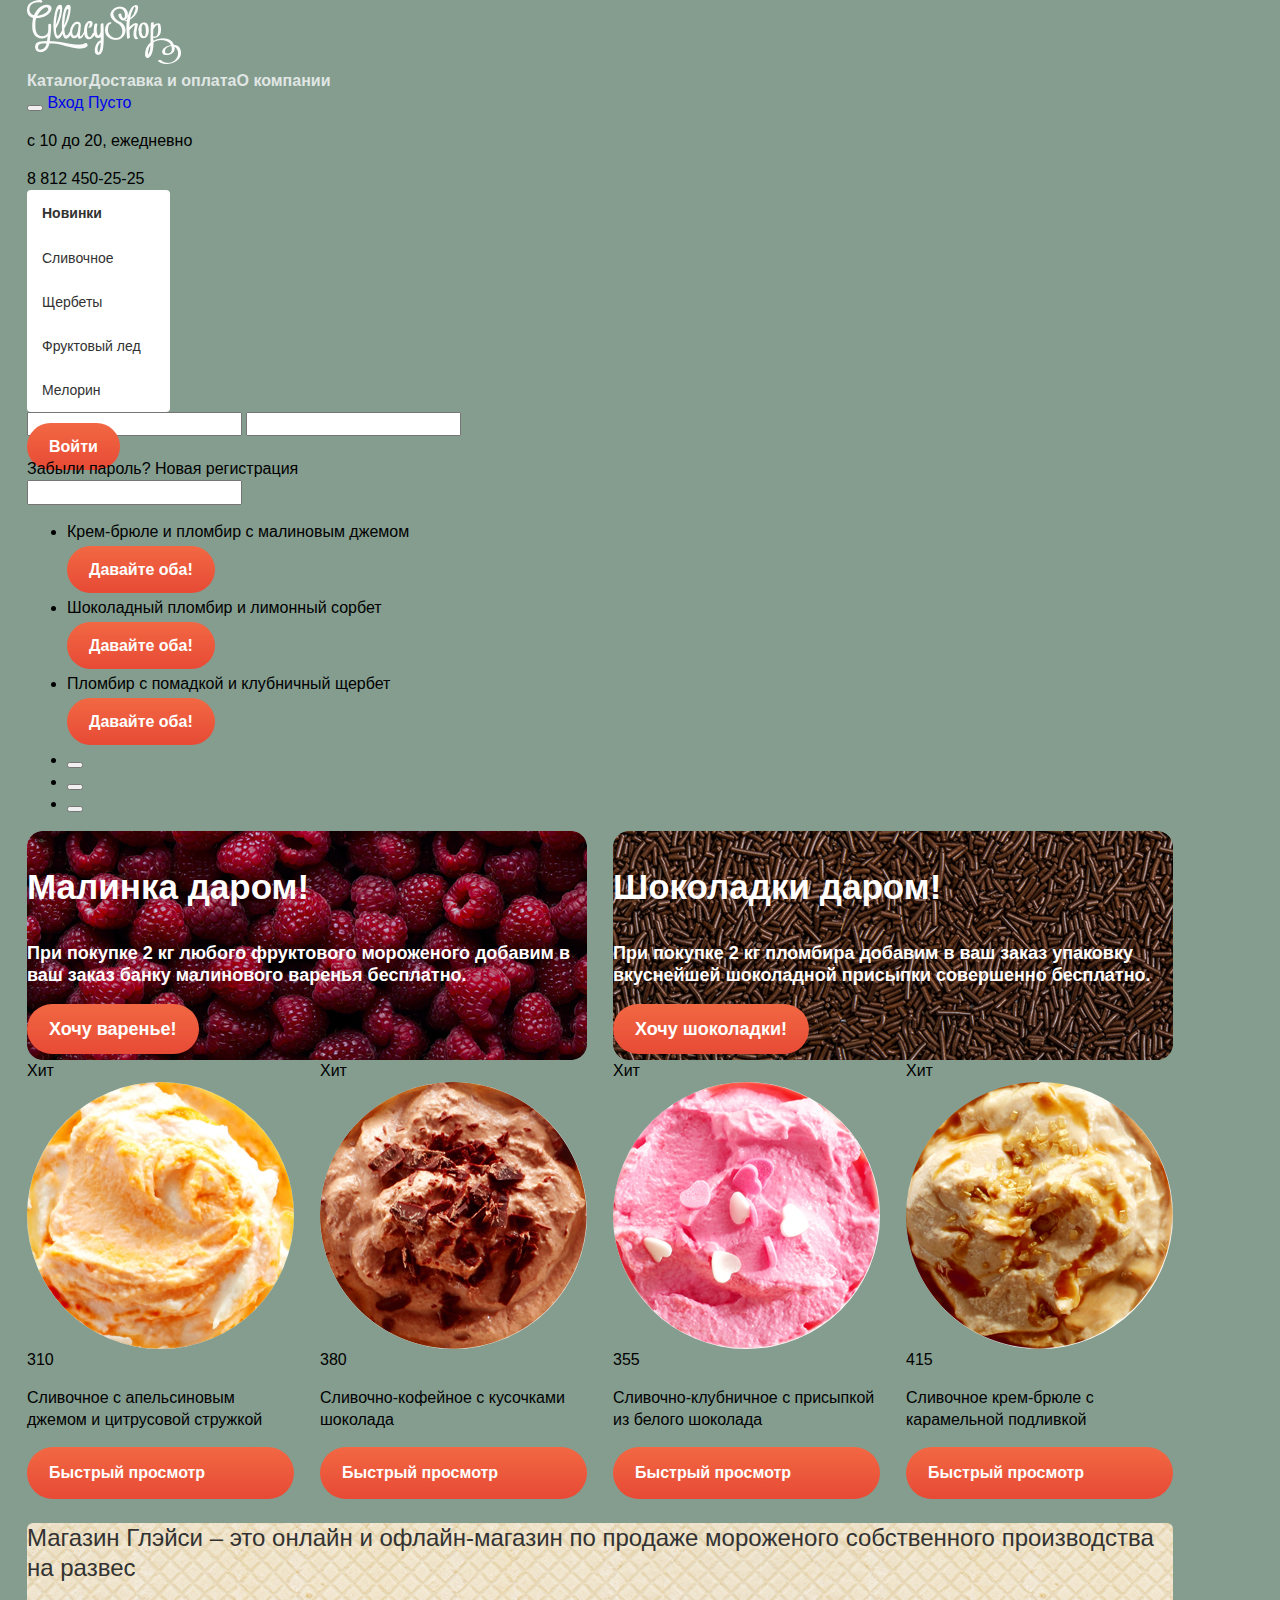
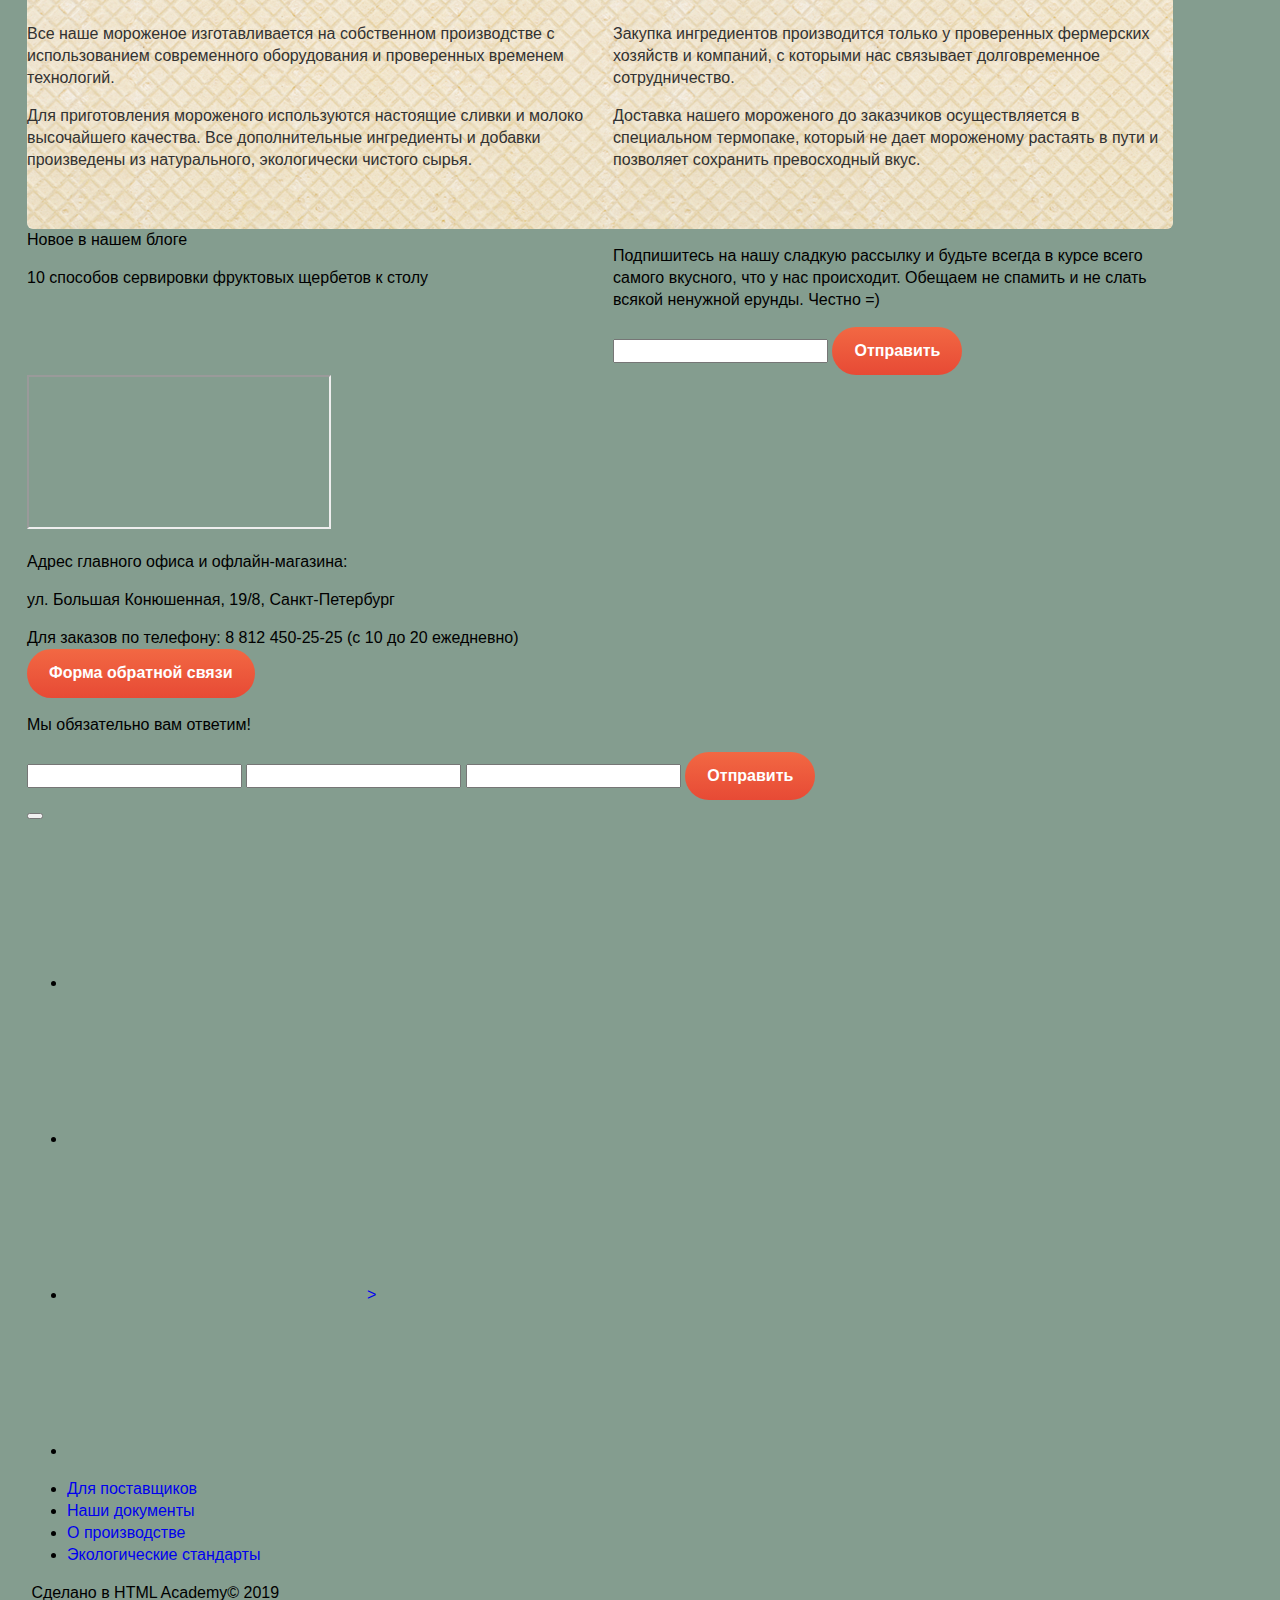
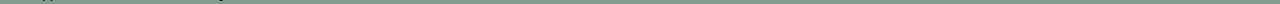
==== index.html @ 5befdbad "Работа над кнопками и модальными окнами" ====
<!DOCTYPE html>
<html class="page index-main-color" lang="ru">
  <head>
    <meta charset="utf-8">
    <title>HTML Academy: Глейси</title>
    <link href="css/normalize.css" rel="stylesheet">
    <link href="css/style.css" rel="stylesheet">
  </head>
  <body class="page-body">
    <header>
      <div class="top-bar">
        <div class="nav-wrapper">
          <a class="main-logo-wrapper" href="#">
            <img class="main-logo" src="img/main-logo.png" width="154" height="64" alt="Логотип магазина мороженого Глэйси">
          </a>
          <nav class="main-nav">
            <li>
              <a href="#">Каталог</a>
            </li>
            <li>
              <a href="#">Доставка и оплата</a>
            </li>
            <li>
              <a href="#">О компании</a>
            </li>
          </nav>
        </div>
        <div class="user-section-buttons">
          <button class="search-modal-button" type="button"></button>
          <a href="#">Вход</a>
          <a href="#">Пусто</a>
        </div>
        <div>
          <p>с 10 до 20, ежедневно</p>
          <a>8 812 450-25-25</a>
        </div>
      </div>
      <nav class="catalog-nav">
        <li>
          <a>Новинки</a>
        </li>
        <li>
          <a>Сливочное</a>
        </li>
        <li>
          <a>Щербеты</a>
        </li>
        <li>
          <a>Фруктовый лед</a>
        </li>
        <li>
          <a>Мелорин</a>
        </li>
      </nav>
      <div class="modal modal-login">
        <form>
          <input type="email">
          <input type="login">
        </form>
        <a class="basic-button">Войти</a>
        <div class="user-links">
          <a>Забыли пароль?</a>
          <a>Новая регистрация</a>
        </div>
      </div>
      <div class="search-modal">
        <input type="search">
      </div>
    </header>

    <main>
      <section class="promo-slider">
        <h1 class="visually-hidden">Слайды с актуальными предложениями</h1>
        <div class="slider-wrapper">
          <ul class="slider">
            <li>
              <div class="slide">
                <p>Крем-брюле и пломбир с малиновым джемом</p>
                <a class="basic-button" href="#">Давайте оба!</a>
              </div>
            </li>
            <li>
              <div class="slide">
                <p>Шоколадный пломбир и лимонный сорбет</p>
                <a class="basic-button" href="#">Давайте оба!</a>
              </div>
            </li>
            <li>
              <div class="slide">
                <p>Пломбир с помадкой и клубничный щербет</p>
                <a class="basic-button" href="#">Давайте оба!</a>
              </div>
            </li>
          </ul>
          <ul class="slider-bullets">
            <li>
              <button></button>
            </li>
            <li>
              <button></button>
            </li>
            <li>
              <button></button>
            </li>
          </ul>
        </div>
      </section>

      <section class="banners-section two-columns-grid">
        <h2 class="visually-hidden">Баннеры с акциями</h2>
        <div class="banner-wrapper banner-berries">
          <h3 class="banner-headline">Малинка даром!</h3>
          <p>При покупке 2 кг любого фруктового мороженого добавим в ваш заказ банку малинового варенья бесплатно.</p>
          <button class="basic-button">Хочу варенье!</button>
        </div>
        <div class="banner-wrapper banner-choko">
          <h3 class="banner-headline">Шоколадки даром!</h3>
          <p>При покупке 2 кг пломбира добавим в ваш заказ упаковку вкуснейшей шоколадной присыпки совершенно бесплатно.</p>
          <button class="basic-button">Хочу шоколадки!</button>
        </div>
      </section>

      <section class="hits-section items-row">
        <h2 class="visually-hidden">Хиты продаж</h2>
        <div class="hit-item">
          <span>Хит</span>
          <img class="hit-item-pic" src="img/hit-orange.jpg" width="267" height="267" alt="Бело-желтый пломбир с желтыми вкраплениями">
          <span class="hit-price">310</span>
          <p class="hit-desc">Сливочное с апельсиновым джемом и цитрусовой стружкой</p>
          <a class="basic-button" href="#">Быстрый просмотр</a>
        </div>
        <div class="hit-item">
          <span>Хит</span>
          <img class="hit-item-pic" src="img/hit-choco.jpg" width="267" height="267" alt="Шоколадный пломбир с шоколадной посыпкой">
          <span class="hit-price">380</span>
          <p class="hit-desc">Сливочно-кофейное с кусочками шоколада</p>
          <a class="basic-button" href="#">Быстрый просмотр</a>
        </div>
        <div class="hit-item">
          <span>Хит</span>
          <img class="hit-item-pic" src="img/hit-pink.jpg" width="267" height="267" alt="Розовый пломбир с кусочками в виде белых сердечек">
          <span class="hit-price">355</span>
          <p class="hit-desc">Сливочно-клубничное с присыпкой из белого шоколада</p>
          <a class="basic-button" href="#">Быстрый просмотр</a>
        </div>
        <div class="hit-item">
          <span>Хит</span>
          <img class="hit-item-pic" src="img/hit-caramel.jpg" width="267" height="267" alt="Желтый пломбир с прожилками жидкой карамели">
          <span class="hit-price">415</span>
          <p class="hit-desc">Сливочное крем-брюле с карамельной подливкой </p>
          <a class="basic-button" href="#">Быстрый просмотр</a>
        </div>
      </section>

      <section class="about-shop-section">
        <h2 class="visually-hidden">Информация о магазине</h2>
        <p class="promo-headline">Магазин Глэйси – это онлайн и офлайн-магазин по продаже мороженого собственного производства на развес</p>
        <div class="two-columns-grid">
          <div class="promo-items-wrapper">
            <p>Все наше мороженое изготавливается на собственном производстве с использованием современного оборудования и проверенных временем технологий.</p>
            <p>Для приготовления мороженого используются настоящие сливки и молоко высочайшего качества. Все дополнительные ингредиенты и добавки произведены из натурального, экологически чистого сырья.</p>
          </div>
          <div class="promo-items-wrapper">
            <p>Закупка ингредиентов производится только у проверенных фермерских хозяйств и компаний, с которыми нас связывает долговременное сотрудничество.</p>
            <p>Доставка нашего мороженого до заказчиков осуществляется в специальном термопаке, который не дает мороженому растаять в пути и позволяет сохранить превосходный вкус.</p>
          </div>
        </div>
      </section>

      <div class="two-columns-grid">
        <section class="news-section">
          <div class="small-block-wrapper">
            <span>Новое в нашем блоге</span>
            <p>10 способов сервировки фруктовых щербетов к столу</p>
          </div>
        </section>
        <section class="subs-section">
          <div class="small-block-wrapper">
            <p>Подпишитесь на нашу сладкую рассылку и будьте всегда в курсе всего самого вкусного, что у нас происходит. Обещаем не спамить и не слать всякой ненужной ерунды. Честно =)</p>
            <input>
            <button class="basic-button" type="submit">Отправить</button>
          </div>
        </section>
      </div>

      <section class="contacts-section">
        <iframe class="full-map"></iframe>
        <div class="contacts">
          <p>Адрес главного офиса и офлайн-магазина:</p>
          <p>ул. Большая Конюшенная, 19/8, Санкт-Петербург</p>
          <span>Для заказов по телефону:</span>
          <a>8 812 450-25-25</a>
          <span>(с 10 до 20 ежедневно)</span>
        </div>
        <button class="basic-button">Форма обратной связи</button>
        <div class="modal feedback-modal">
          <p>Мы обязательно вам ответим!</p>
          <form>
            <input type="text">
            <input type="email">
            <input type="textarea">
            <button class="basic-button" type="submit">Отправить</button>
          </form>
          <button class="modal-close" type="button"></button>
        </div>
      </section>
    </main>

    <footer>
      <div class="centered-wrapper">
        <div class="socials">
          <ul class="footer-socials">
            <li class="social-wrapper">
              <a class="social-button" href="#">
                <span class="visually-hidden">Facebook</span>
                <svg></svg>
              </a>
            </li>
            <li class="social-wrapper">
              <a class="social-button" href="#">
                <span class="visually-hidden">ВКонтакте</span>
                <svg></svg>
              </a>
            </li>
            <li class="social-wrapper">
              <a class="social-button" href="#">
                <span class="visually-hidden">Instagram</span>
                <svg></svg>>
              </a>
            </li>
            <li class="social-wrapper">
              <a class="social-button" href="#">
                <span class="visually-hidden">Twitter</span>
                <svg></svg>
              </a>
            </li>
          </ul>
        </div>
        <div class="inf0-links">
          <ul>
            <li>
              <a href="#">Для поставщиков</a>
            </li>
            <li>
              <a href="#">Наши документы</a>
            </li>
            <li>
              <a href="#">О производстве</a>
            </li>
            <li>
              <a href="#">Экологические стандарты</a>
            </li>
          </ul>
        </div>
        <div class="copyright">
          <a>
            <img>
          </a>
          <span>Сделано в <a>HTML Academy</a>© 2019</span>
        </div>
      </div>
    </footer>

  </body>
</html>
---- css/style.css ----
/* Fonts */

/* roboto-regular */
@font-face {
  font-family: "Roboto";
  font-style: normal;
  font-weight: 400;
  src: local(""),
       url("../fonts/roboto-v20-latin_cyrillic-regular.woff2") format("woff2"), /* Super Modern Browsers */
       url("../fonts/roboto-v20-latin_cyrillic-regular.woff") format("woff"), /* Modern Browsers */
}

/* roboto-500 */
@font-face {
  font-family: "Roboto";
  font-style: normal;
  font-weight: 500;
  src: local(""),
       url("../fonts/roboto-v20-latin_cyrillic-500.woff2") format("woff2"), /* Super Modern Browsers */
       url("../fonts/roboto-v20-latin_cyrillic-500.woff") format("woff"), /* Modern Browsers */
}

/* roboto-700 */
@font-face {
  font-family: "Roboto";
  font-style: normal;
  font-weight: 700;
  src: local(""),
       url("../fonts/roboto-v20-latin_cyrillic-700.woff2") format("woff2"), /* Super Modern Browsers */
       url("../fonts/roboto-v20-latin_cyrillic-700.woff") format("woff"), /* Modern Browsers */
}



/*Variables*/

:root {

  /* Main page colors */
  --basic-white: #ffffff;
  --basic-black: #000000;
  --index-green: #849d8f;
  --index-gray: #8996a6;
  --index-cocoa: #9d8b84;
  --promo-text: #323232;
  --shadow-black: rgba(0, 0, 0, 0.25);
  --basic-button-soft: rgba(242, 104, 67, 1);
  --basic-button-deep: rgba(231, 74, 53, 1);
  --basic-button-shadow: #ac1000;

  /* Catalog additional colors */

  /* Conditions colors */

}



/* Global */


body {
  width: 1146px;
  margin: 0 auto;
  padding: 0;
  font-style: normal;
  font-weight: 400;
  font-size: 16px;
  line-height: 22px;
  font-family: "Roboto", "Arial", sans-serif;
  color: var(--basic-black);
}

.page {
  width: 1200px;
  height: 100%;
  background-color: var(--soft-back-gray);
}

a {
  text-decoration: none;
}

img {
  max-width: 100%;
  height: auto;
}

.visually-hidden {
  position: absolute;
  width: 1px;
  height: 1px;
  margin: -1px;
  padding: 0;
  overflow: hidden;
  border: 0;
  clip: rect(0 0 0 0);
}

.display-none {
  display: none;
}


.position-relative {
  position: relative;
}


.index-main-color {
  background-color: var(--index-green);
}

.index-gray-color {
  background-color: var(--index-gray);
}

.index-cocoa-color {
  background-color: var(--index-cocoa);
}

.basic-button {
  border-radius: 30px;
  color: var(--basic-white);
  font-weight: 700;
  background: linear-gradient(var(--basic-button-soft), var(--basic-button-deep));
  border: none;
  outline: none;
  padding: 15px 22px;
}

/* добавить тень .basic-button */

.two-columns-grid {
  display: grid;
  grid-template-columns: repeat(2, 1fr);
  column-gap: 26px;

}
/* Main */

.main-nav {
  font-weight: 700;
  list-style: none;
  display: flex;
  flex-wrap: wrap;
}

.main-nav a {
  color: var(--basic-white);
  opacity: 75%;
}

.catalog-nav {
  width: 143px;
  min-height: 171px;
  background: var(--basic-white);
  list-style: none;
  border-radius: 4px;
  color: var(--promo-text);
  font-size: 14px;
  display: flex;
  flex-direction: column;
  justify-content: space-between;
}

.catalog-nav li:first-child {
  font-weight: 700;
  line-height: 18px;
  position: relative;
}

.catalog-nav li {
  line-height: 16px;
  padding: 14px 15px;

}

/* добавить тень */

.banner-wrapper {
  width: 560px;
  min-height: 229px;
  background-repeat: no-repeat;
  background-position: 0 0;
  color: var(--basic-white);
  font-weight: 700;
  font-size: 18px;
}

.banner-berries {
  background-image: url("../img/berries-banner.png");
}

.banner-choko {
  background-image: url("../img/choco-banner.png");
}

.banner-headline {
  font-size: 35px;
  line-height: 41px;
  font-weight: 700;
}


.items-row {
  display: grid;
  grid-template-columns: repeat(4, 1fr);
  column-gap: 26px;
}


.hit-item {
  display: flex;
  flex-direction: column;
}

.hit-item-pic {
  border-radius: 50%;
}


.about-shop-section {
  background-image: url("../img/waffle-pattern.png");
  background-repeat: repeat;
  background-position: 0 0;
  min-height: 306px;
  border-radius: 6px;
  color: var(--promo-text);

}

.promo-headline {
  font-weight: 500;
  font-size: 24px;
  line-height: 30px;
}

/* добавить тень .promo-headline */
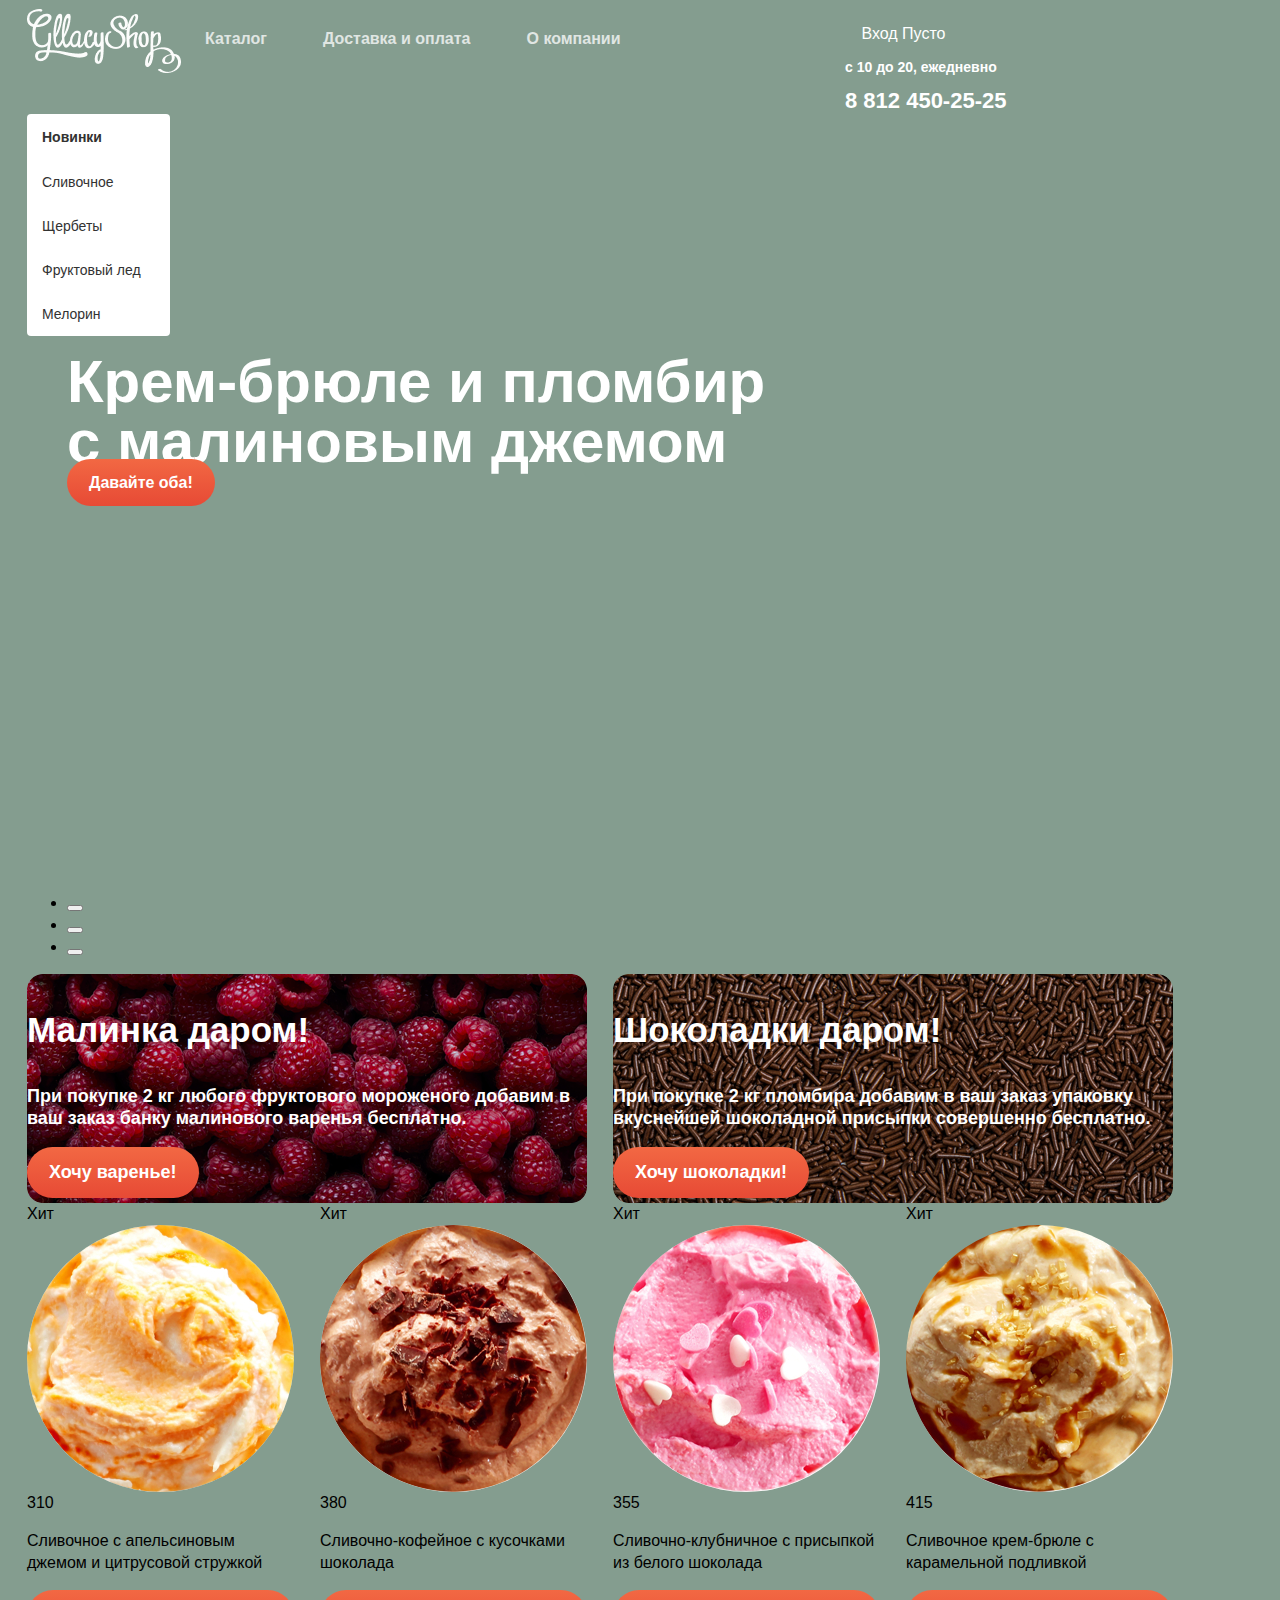
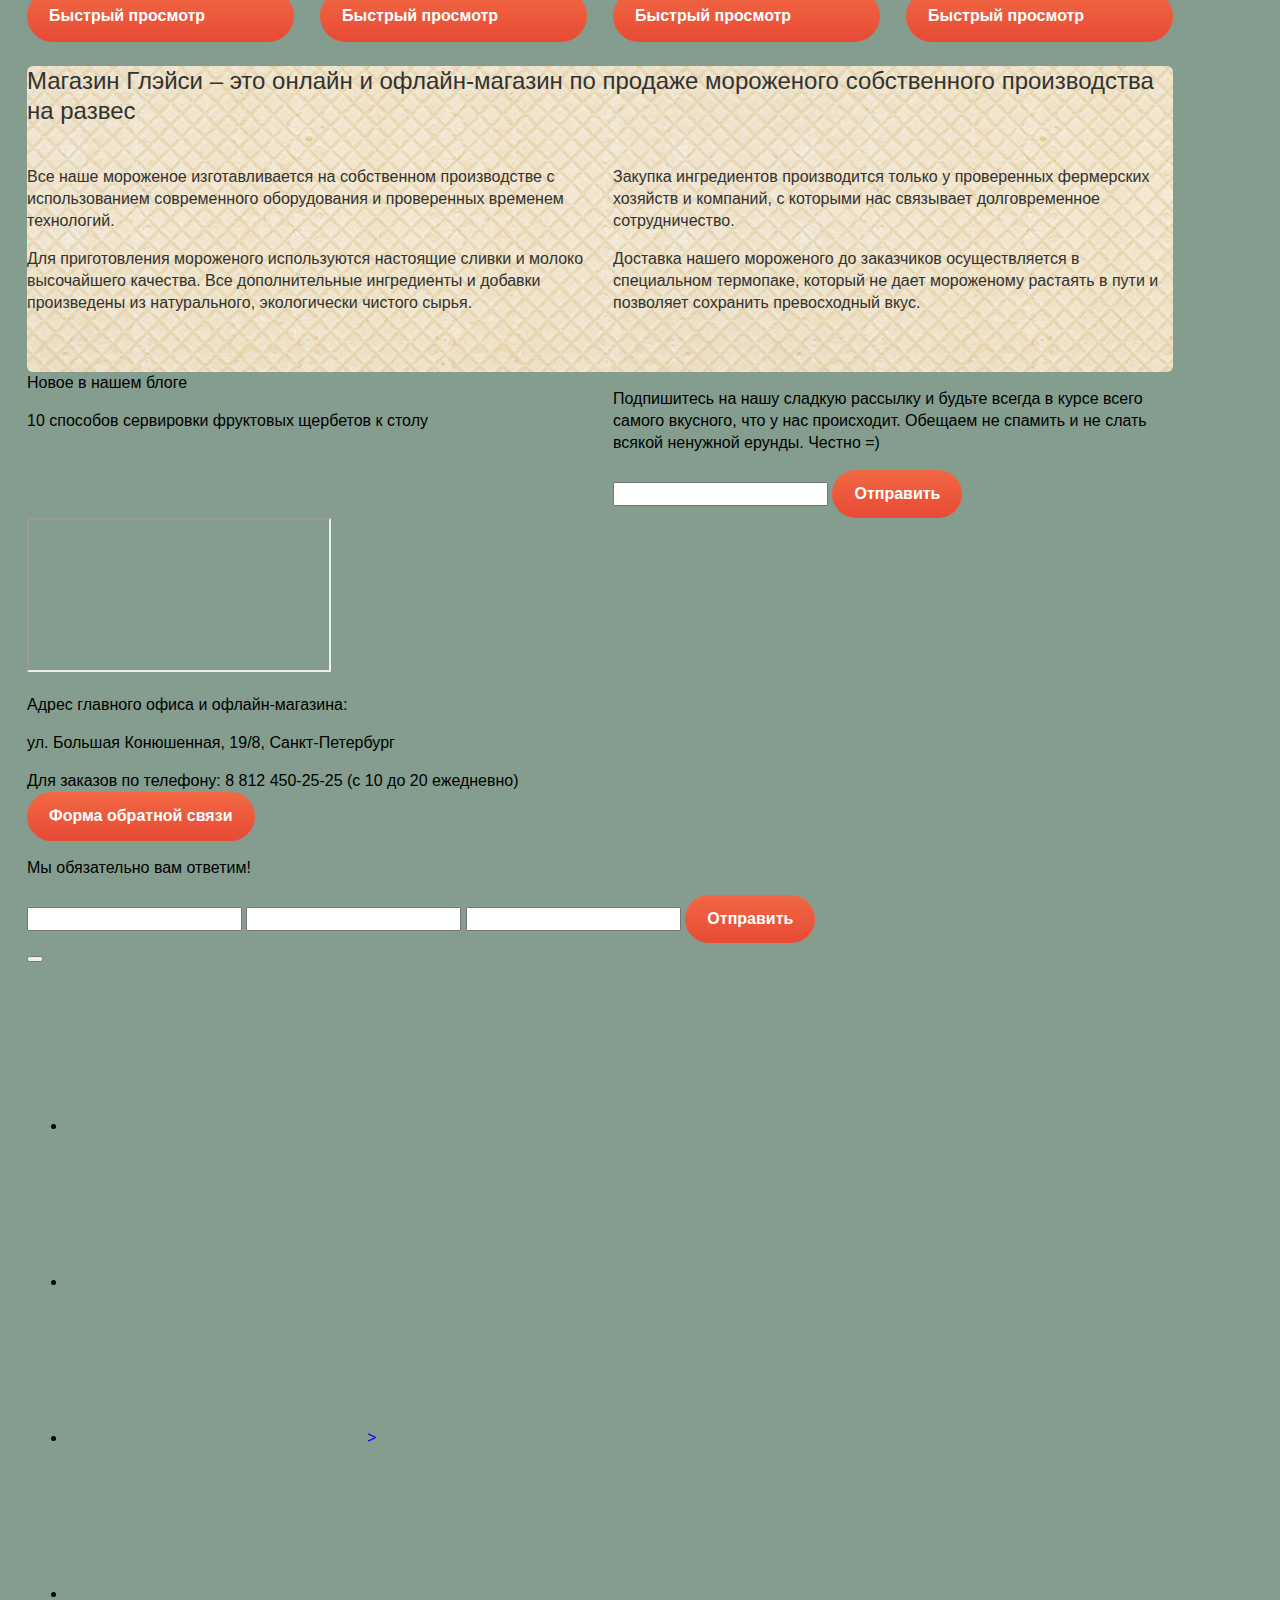
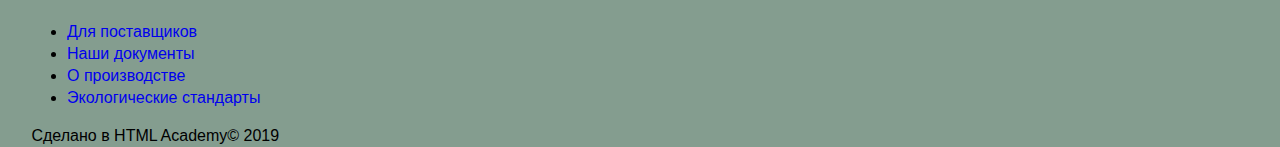
==== commit b4ea4e36: "Работала над слайдером и навигацией" ====
--- a/index.html
+++ b/index.html
@@ -9,33 +9,35 @@
   <body class="page-body">
     <header>
       <div class="top-bar">
-        <div class="nav-wrapper">
+        <div class="logo-nav-wrapper">
           <a class="main-logo-wrapper" href="#">
             <img class="main-logo" src="img/main-logo.png" width="154" height="64" alt="Логотип магазина мороженого Глэйси">
           </a>
           <nav class="main-nav">
             <li>
-              <a href="#">Каталог</a>
-            </li>
-            <li>
-              <a href="#">Доставка и оплата</a>
-            </li>
-            <li>
-              <a href="#">О компании</a>
+              <a class="nav-link" href="#">Каталог</a>
+            </li>
+            <li>
+              <a class="nav-link" href="#">Доставка и оплата</a>
+            </li>
+            <li>
+              <a class="nav-link" href="#">О компании</a>
             </li>
           </nav>
         </div>
-        <div class="user-section-buttons">
-          <button class="search-modal-button" type="button"></button>
-          <a href="#">Вход</a>
-          <a href="#">Пусто</a>
-        </div>
-        <div>
-          <p>с 10 до 20, ежедневно</p>
-          <a>8 812 450-25-25</a>
-        </div>
-      </div>
-      <nav class="catalog-nav">
+        <div class="user-section">
+          <div class="user-section-buttons">
+            <button class="search-modal-button" type="button"></button>
+            <a class="user-buttons" href="#">Вход</a>
+            <a class="user-buttons" href="#">Пусто</a>
+          </div>
+          <div>
+            <p class="working-hours">с 10 до 20, ежедневно</p>
+            <a class="phone-number" href="tel:+88124502525" aria-label="Позвонить нам по телефону +8 812 450-25-25">8 812 450-25-25</a>
+          </div>
+        </div>
+      </div>
+      <nav class="catalog-nav display-none">
         <li>
           <a>Новинки</a>
         </li>
@@ -52,7 +54,7 @@
           <a>Мелорин</a>
         </li>
       </nav>
-      <div class="modal modal-login">
+      <div class="modal modal-login display-none">
         <form>
           <input type="email">
           <input type="login">
@@ -63,7 +65,7 @@
           <a>Новая регистрация</a>
         </div>
       </div>
-      <div class="search-modal">
+      <div class="search-modal display-none">
         <input type="search">
       </div>
     </header>
@@ -75,18 +77,18 @@
           <ul class="slider">
             <li>
               <div class="slide">
-                <p>Крем-брюле и пломбир с малиновым джемом</p>
+                <p class="slide-headline">Крем-брюле и пломбир<br>с малиновым джемом</p>
                 <a class="basic-button" href="#">Давайте оба!</a>
               </div>
             </li>
             <li>
-              <div class="slide">
+              <div class="slide display-none">
                 <p>Шоколадный пломбир и лимонный сорбет</p>
                 <a class="basic-button" href="#">Давайте оба!</a>
               </div>
             </li>
             <li>
-              <div class="slide">
+              <div class="slide display-none">
                 <p>Пломбир с помадкой и клубничный щербет</p>
                 <a class="basic-button" href="#">Давайте оба!</a>
               </div>
--- a/css/style.css
+++ b/css/style.css
@@ -47,6 +47,7 @@
   --basic-button-soft: rgba(242, 104, 67, 1);
   --basic-button-deep: rgba(231, 74, 53, 1);
   --basic-button-shadow: #ac1000;
+  --border-opacity-white: rgba(255, 255, 255, 0.25);
 
   /* Catalog additional colors */
 
@@ -139,16 +140,75 @@
 }
 /* Main */
 
+.main-logo-wrapper {
+  padding-top: 9px;
+}
+
+.top-bar {
+  display: grid;
+  grid-template-columns: 3fr, 1fr;
+  column-gap: 26px;
+  min-height: 99px;
+}
+
+.logo-nav-wrapper {
+  grid-column: 1/2;
+  display: flex;
+  flex-wrap: wrap;
+}
+
+.user-section {
+  grid-column: 2/2;
+  display: flex;
+  flex-direction: column;
+  padding-top: 23px;
+
+}
+
 .main-nav {
   font-weight: 700;
   list-style: none;
   display: flex;
   flex-wrap: wrap;
-}
-
-.main-nav a {
+  padding-top: 28px;
+}
+
+.nav-link {
   color: var(--basic-white);
   opacity: 75%;
+  padding: 0 32px;
+}
+
+.nav-link {
+  position: relative;
+}
+
+.main-nav a:first-child {
+  padding-left: 24px;
+}
+
+.search-modal-button {
+  border: none;
+  outline: none;
+  background-color: transparent;
+}
+
+.user-buttons {
+  color: var(--basic-white);
+}
+
+.working-hours {
+  font-weight: 700;
+  font-size: 14px;
+  line-height: 16px;
+  color: var(--basic-white);
+}
+
+.phone-number {
+  font-weight: 700;
+  font-size: 22px;
+  line-height: 24px;
+  color: var(--basic-white);
 }
 
 .catalog-nav {
@@ -176,6 +236,23 @@
 
 }
 
+.slider {
+  list-style: none;
+  min-height: 524px;
+  width: 1146px;
+  position: relative;
+}
+
+.slide-headline {
+  color: var(--basic-white);
+  font-weight: 700;
+  font-size: 60px;
+  line-height: 60px;
+  filter: drop-shadow(0 4px 4px 0 var(--shadow-black));
+  margin: 0 auto;
+
+}
+
 /* добавить тень */
 
 .banner-wrapper {
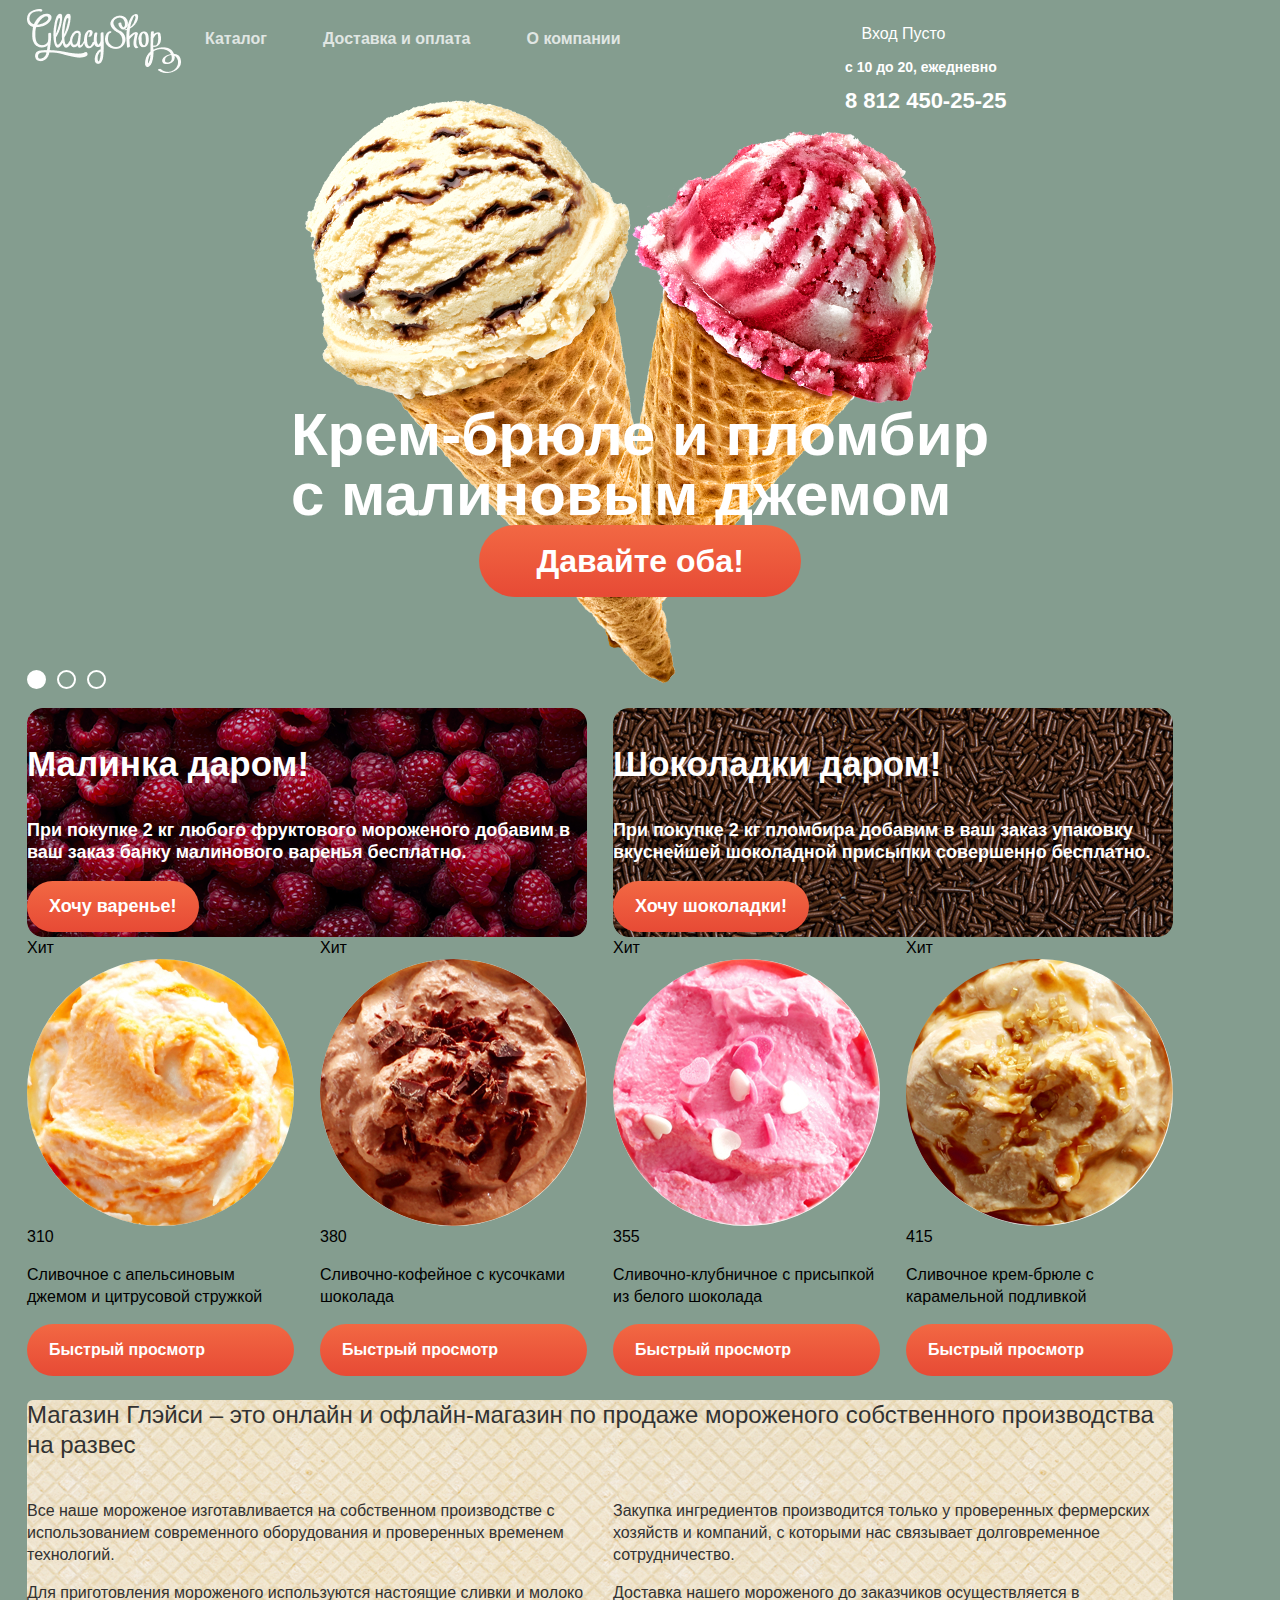
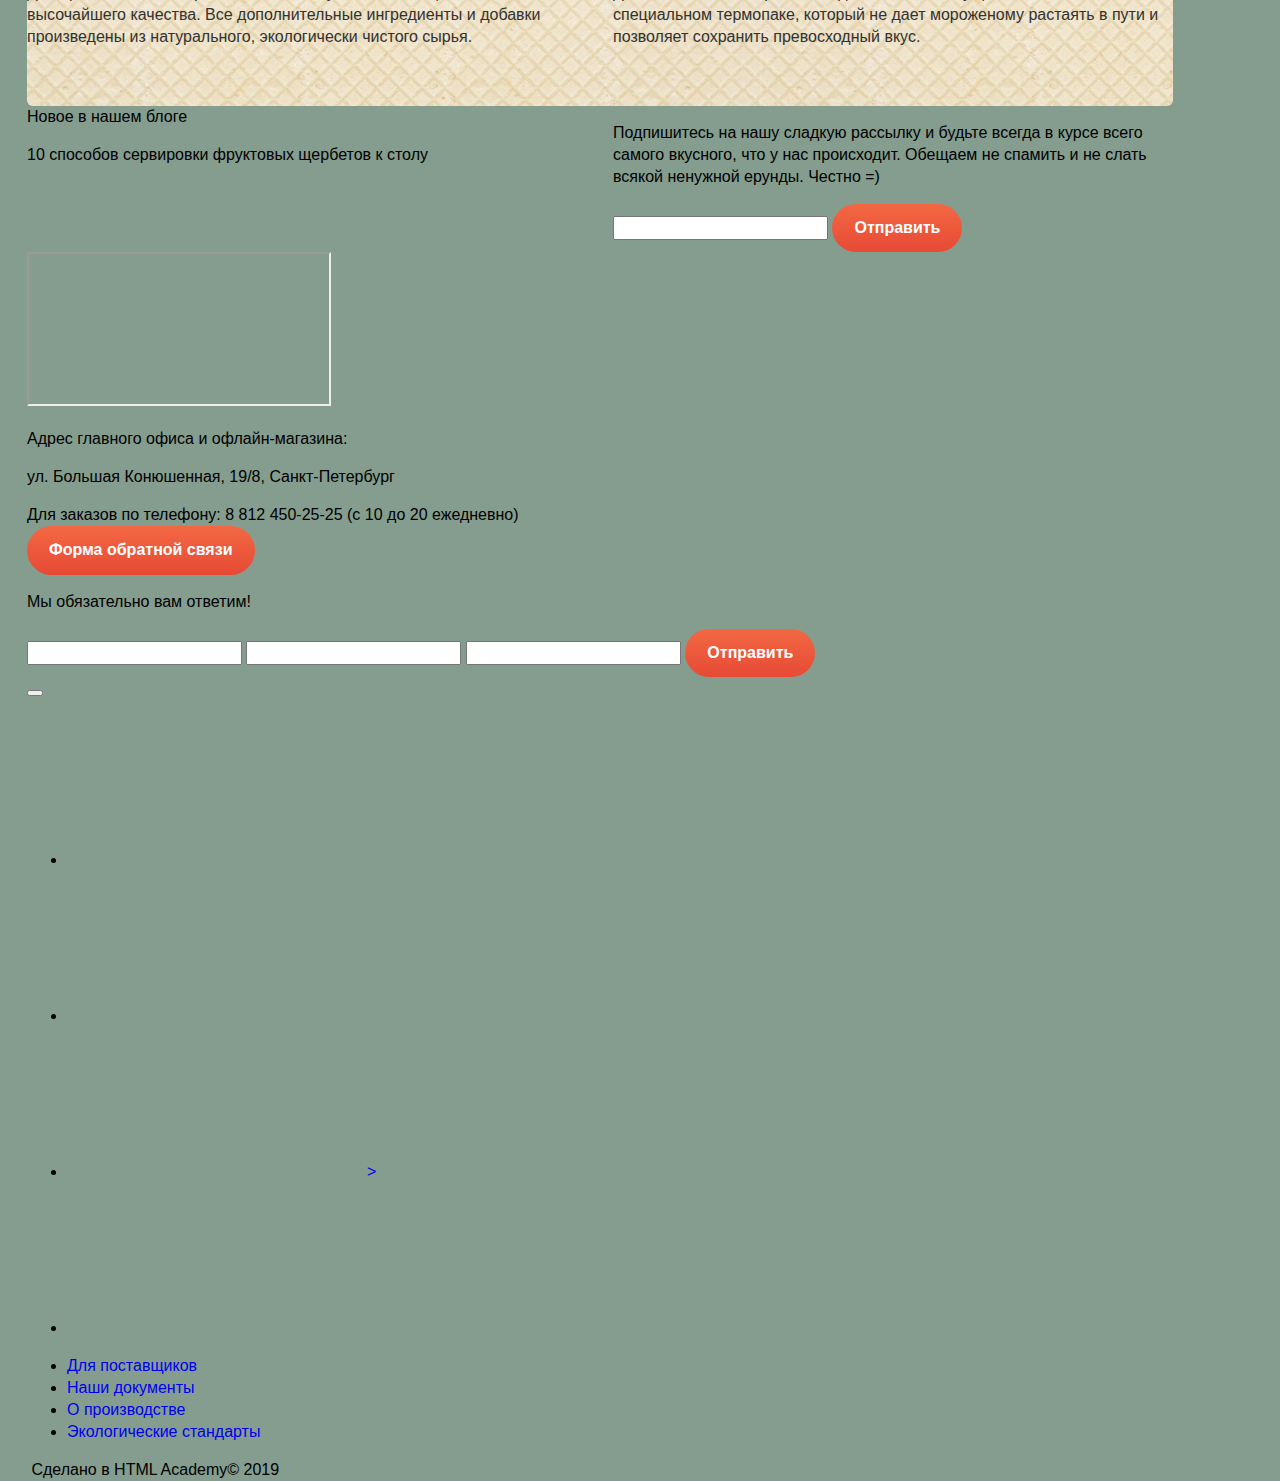
==== commit d735c10b: "Работа со слайдером на главной странице" ====
--- a/index.html
+++ b/index.html
@@ -37,23 +37,25 @@
           </div>
         </div>
       </div>
-      <nav class="catalog-nav display-none">
-        <li>
-          <a>Новинки</a>
-        </li>
-        <li>
-          <a>Сливочное</a>
-        </li>
-        <li>
-          <a>Щербеты</a>
-        </li>
-        <li>
-          <a>Фруктовый лед</a>
-        </li>
-        <li>
-          <a>Мелорин</a>
-        </li>
-      </nav>
+      <div class="display-none">
+        <nav class="catalog-nav">
+          <li>
+            <a>Новинки</a>
+          </li>
+          <li>
+            <a>Сливочное</a>
+          </li>
+          <li>
+            <a>Щербеты</a>
+          </li>
+          <li>
+            <a>Фруктовый лед</a>
+          </li>
+          <li>
+            <a>Мелорин</a>
+          </li>
+        </nav>
+      </div>
       <div class="modal modal-login display-none">
         <form>
           <input type="email">
@@ -77,32 +79,44 @@
           <ul class="slider">
             <li>
               <div class="slide">
-                <p class="slide-headline">Крем-брюле и пломбир<br>с малиновым джемом</p>
-                <a class="basic-button" href="#">Давайте оба!</a>
+                <img class="main-ice main-ice-left" src="img/main-ice-left-one.png" width="372" height="585" alt="Бежевое мороженое с шоколадными вкраплениями в вафельном рожке">
+                <img class="main-ice main-ice-right" src="img/main-ice-right-one.png" width="333" height="520" alt="Бело-розовое мороженое в вафельном рожке">
+                <div class="slide-description">
+                  <p class="slide-headline">Крем-брюле и пломбир<br>с малиновым джемом</p>
+                  <a class="basic-button slider-buy-button" href="#">Давайте оба!</a>
+                </div>
               </div>
             </li>
             <li>
               <div class="slide display-none">
-                <p>Шоколадный пломбир и лимонный сорбет</p>
-                <a class="basic-button" href="#">Давайте оба!</a>
+                <img class="main-ice main-ice-left" src="img/main-ice-left-two.png" width="372" height="585" alt="Шоколадное мороженое с шоколадными кусочками в вафельном рожке">
+                <img class="main-ice main-ice-right" src="img/main-ice-right-two.png" width="333" height="520" alt="Желтое мороженое с красными кусочками в вафельном рожке">
+                <div class="slide-description">
+                  <p>Шоколадный пломбир и лимонный сорбет</p>
+                  <a class="basic-button slider-buy-button" href="#">Давайте оба!</a>
+                </div>
               </div>
             </li>
             <li>
               <div class="slide display-none">
-                <p>Пломбир с помадкой и клубничный щербет</p>
-                <a class="basic-button" href="#">Давайте оба!</a>
+                <img class="main-ice main-ice-left" src="img/main-ice-left-three.png" width="372" height="585" alt="Желтое мороженое, политое шоколадом, в вафельном рожке">
+                <img class="main-ice main-ice-right" src="img/main-ice-right-three.png" width="333" height="520" alt="Ярко-розовое мороженое в вафельном рожке">
+                <div class="slide-description">
+                  <p>Пломбир с помадкой и клубничный щербет</p>
+                  <a class="basic-button slider-buy-button" href="#">Давайте оба!</a>
+                </div>
               </div>
             </li>
           </ul>
           <ul class="slider-bullets">
             <li>
-              <button></button>
-            </li>
-            <li>
-              <button></button>
-            </li>
-            <li>
-              <button></button>
+              <button class="slider-bullet slider-bullet-selected"></button>
+            </li>
+            <li>
+              <button class="slider-bullet"></button>
+            </li>
+            <li>
+              <button class="slider-bullet"></button>
             </li>
           </ul>
         </div>
--- a/css/style.css
+++ b/css/style.css
@@ -70,6 +70,7 @@
   line-height: 22px;
   font-family: "Roboto", "Arial", sans-serif;
   color: var(--basic-black);
+  position: relative;
 }
 
 .page {
@@ -121,7 +122,7 @@
 }
 
 .basic-button {
-  border-radius: 30px;
+  border-radius: 40px;
   color: var(--basic-white);
   font-weight: 700;
   background: linear-gradient(var(--basic-button-soft), var(--basic-button-deep));
@@ -248,12 +249,76 @@
   font-weight: 700;
   font-size: 60px;
   line-height: 60px;
-  filter: drop-shadow(0 4px 4px 0 var(--shadow-black));
   margin: 0 auto;
-
+}
+
+.slide-description {
+  position: absolute;
+  left: 264px;
+  top: 275px;
+  z-index: 3;
+  display: flex;
+  flex-direction: column;
+  align-items: center;
 }
 
 /* добавить тень */
+
+
+.main-ice {
+  position: absolute;
+}
+
+.main-ice-left {
+  left: 277px;
+  top: -30px;
+  z-index: 1;
+}
+
+.main-ice-right {
+  right: 276px;
+  top: 0px;
+}
+
+.slider-buy-button {
+  min-width: 278px;
+  text-align: center;
+  font-weight: 700;
+  font-size: 32px;
+  line-height: 42px;
+}
+
+
+.slider-bullets {
+  list-style: none;
+  display: flex;
+  flex-wrap: wrap;
+  padding: 0;
+  width: 79px;
+  justify-content: space-between;
+}
+
+.slider-bullet {
+  border: none;
+  outline: none;
+  background-color: transparent;
+  padding-right: 8px;
+}
+
+.slider-bullet {
+  width: 19px;
+  height: 19px;
+  border: 2px solid var(--basic-white);
+  border-radius: 50%;
+}
+
+.slider-bullet-selected {
+  width: 19px;
+  height: 19px;
+  background-color: var(--basic-white);
+  border-radius: 50%;
+}
+
 
 .banner-wrapper {
   width: 560px;
@@ -263,6 +328,7 @@
   color: var(--basic-white);
   font-weight: 700;
   font-size: 18px;
+  z-index: 2;
 }
 
 .banner-berries {
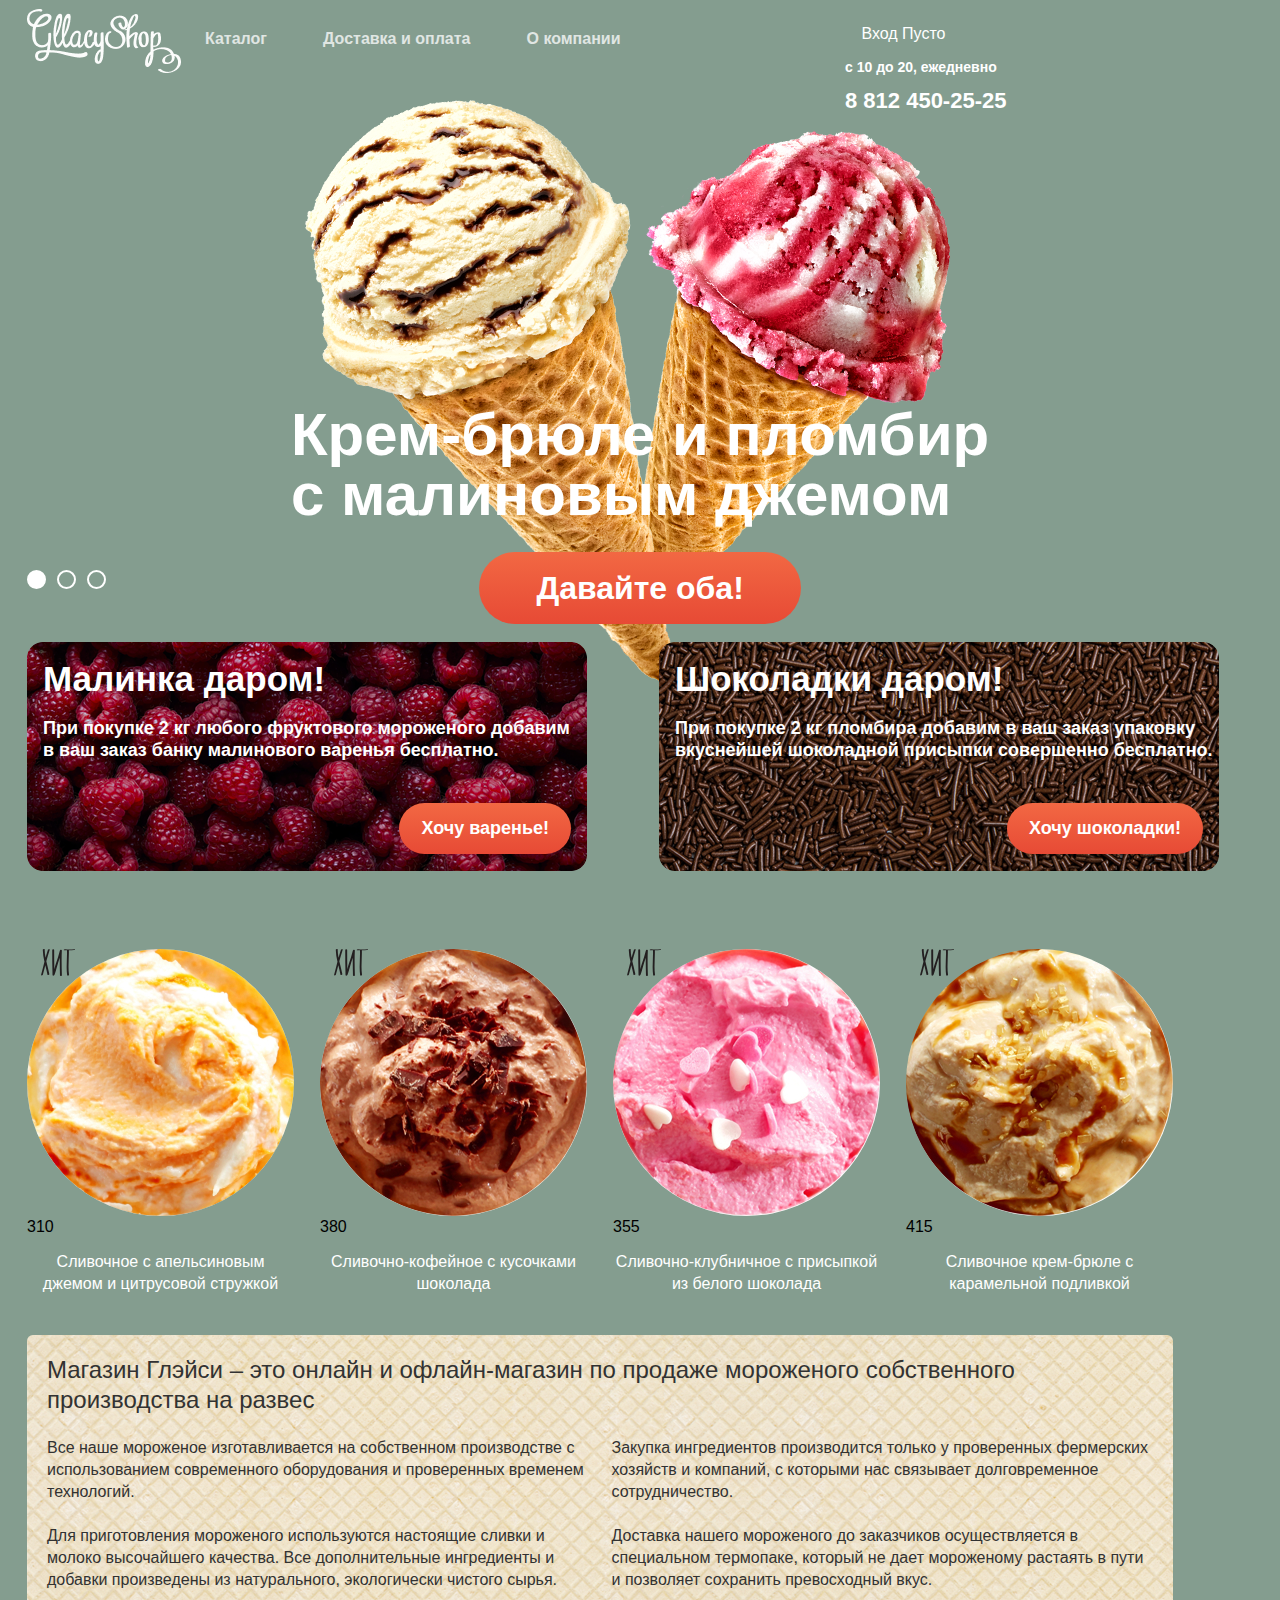
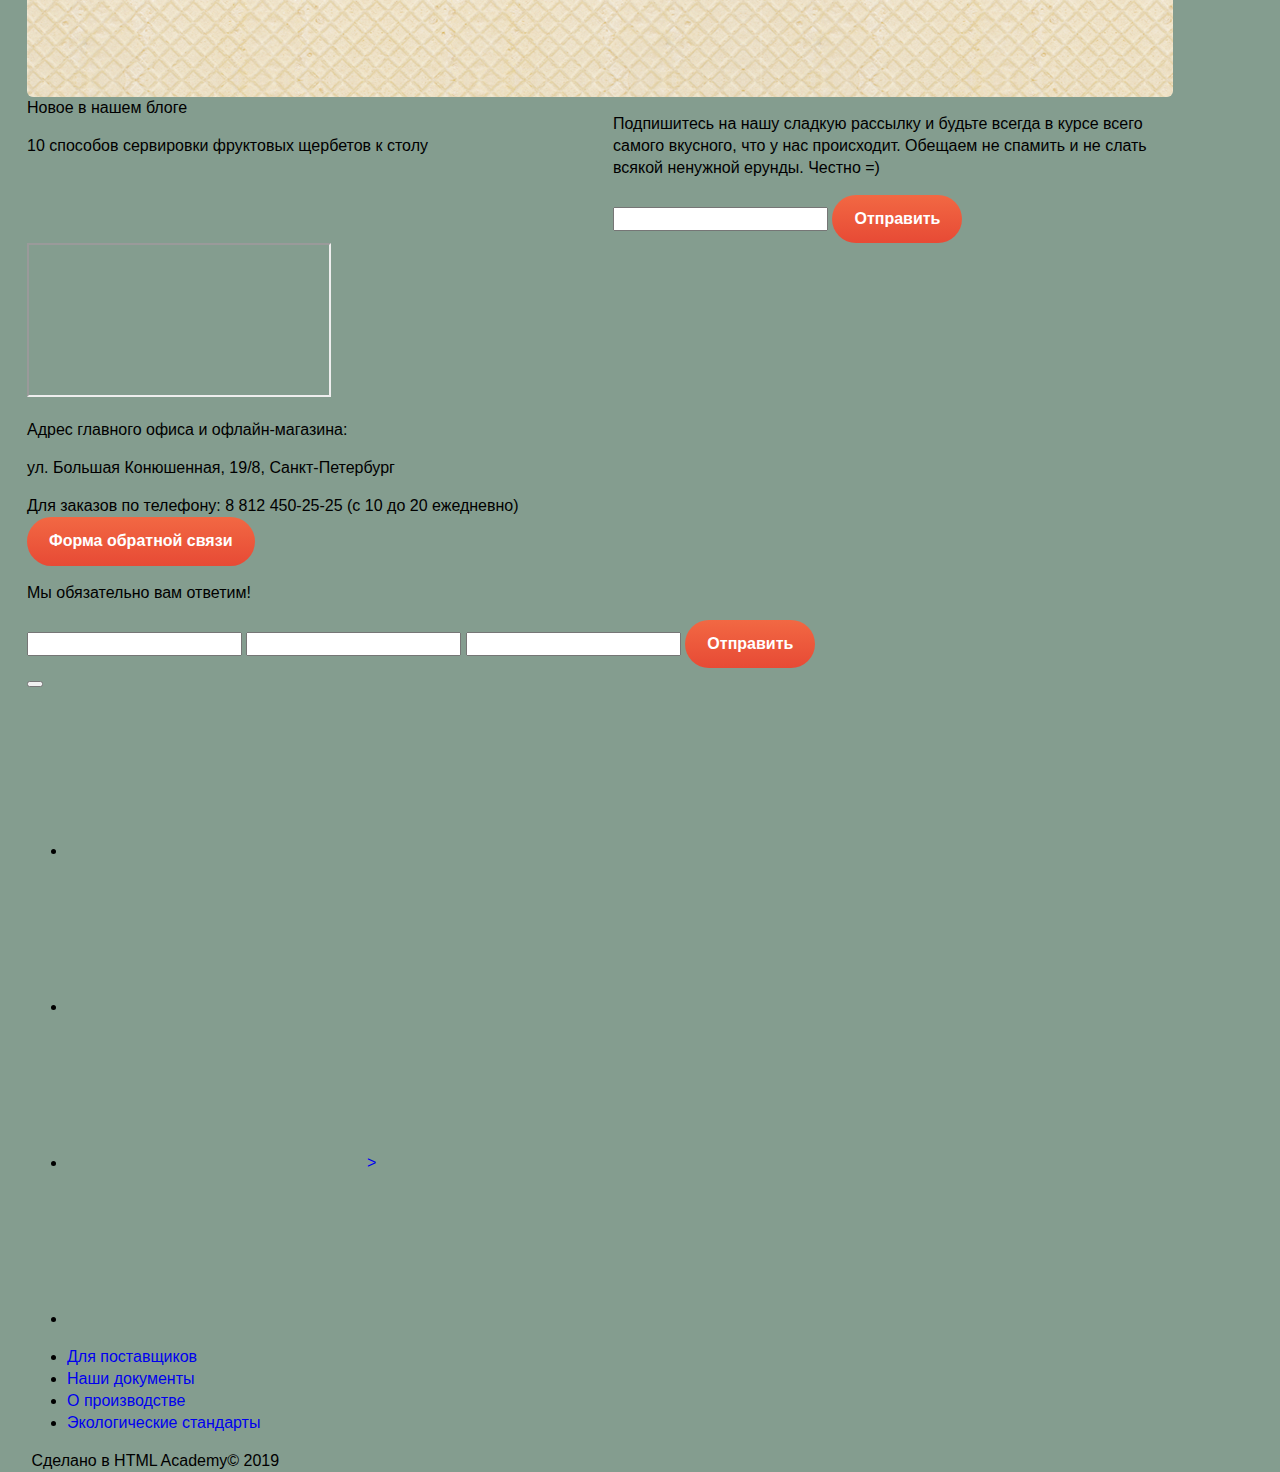
==== commit b9a262b2: "Сделала баннеры, начала хиты и промо-секцию" ====
--- a/index.html
+++ b/index.html
@@ -126,45 +126,61 @@
         <h2 class="visually-hidden">Баннеры с акциями</h2>
         <div class="banner-wrapper banner-berries">
           <h3 class="banner-headline">Малинка даром!</h3>
-          <p>При покупке 2 кг любого фруктового мороженого добавим в ваш заказ банку малинового варенья бесплатно.</p>
-          <button class="basic-button">Хочу варенье!</button>
+          <p>При покупке 2 кг любого фруктового мороженого добавим<br>в ваш заказ банку малинового варенья бесплатно.</p>
+          <button class="basic-button banner-button">Хочу варенье!</button>
         </div>
         <div class="banner-wrapper banner-choko">
           <h3 class="banner-headline">Шоколадки даром!</h3>
           <p>При покупке 2 кг пломбира добавим в ваш заказ упаковку вкуснейшей шоколадной присыпки совершенно бесплатно.</p>
-          <button class="basic-button">Хочу шоколадки!</button>
+          <button class="basic-button banner-button">Хочу шоколадки!</button>
         </div>
       </section>
 
       <section class="hits-section items-row">
         <h2 class="visually-hidden">Хиты продаж</h2>
         <div class="hit-item">
-          <span>Хит</span>
+          <svg class="hit-icon" width="34" height="27" viewBox="0 0 34 27" fill="none" xmlns="http://www.w3.org/2000/svg">
+            <path d="M6.94683 0.795067C6.05965 3.40361 5.28819 6.03161 4.56495 8.66935C4.00878 5.8766 3.69898 3.03958 3.6392 0.191599C3.6392 -0.226935 1.76842 0.0845322 1.77806 0.697734C1.90425 4.77979 2.46682 8.83616 3.45598 12.7963C2.30844 17.2542 1.2284 21.7315 0.00371283 26.1991C-0.0927193 26.5787 1.7202 26.3354 1.84557 25.8584C2.71346 22.6854 3.5042 19.5026 4.30459 16.3198C5.08569 19.4442 5.89572 22.5588 6.50324 25.7222C6.59967 26.2186 8.43188 25.7709 8.36438 25.216C7.53506 20.875 6.32002 16.6215 5.32677 12.3291C6.35859 8.34815 7.45792 4.38667 8.77904 0.464133C8.9044 0.103999 7.10112 0.318133 6.94683 0.795067Z" fill="#231F20"/>
+            <path d="M20.8427 1.31093C20.8909 0.337599 18.9912 0.532266 18.9141 1.42773C18.9093 1.50553 18.9093 1.58354 18.9141 1.66134C18.8686 1.7222 18.8358 1.79173 18.8176 1.86574C17.7347 6.17262 16.4377 10.4217 14.9314 14.597C14.3142 16.4755 13.8321 18.3832 13.321 20.291C13.1956 13.828 13.1956 7.39428 13.1667 0.970267C13.1667 -0.00306797 11.2381 0.220799 11.2381 1.10653C11.2381 9.21442 11.2381 17.3028 11.5274 25.4399C11.5024 25.5356 11.5024 25.6362 11.5274 25.7319L11.5852 26.1602C11.7009 26.9973 13.5139 26.6274 13.5139 25.8584C15.0857 21.7996 15.8957 17.4975 17.2651 13.3608C17.7665 11.8424 18.2776 10.3338 18.7694 8.82508C18.7019 14.6651 18.8273 20.5051 18.9719 26.3451C18.9719 27.3185 20.4955 27.0946 20.8138 26.4035L20.8716 26.2867C20.9247 26.2077 20.9531 26.1145 20.9531 26.0191C20.9531 25.9236 20.9247 25.8304 20.8716 25.7514C20.6305 17.517 20.457 9.41882 20.8427 1.31093Z" fill="#231F20"/>
+            <path d="M33.3017 0.201332C30.2651 0.490094 27.2091 0.50638 24.1696 0.249999C23.6874 0.249999 22.0095 1.07733 22.9835 1.126C23.9575 1.17467 25.0954 1.23307 26.1465 1.272C26.05 1.34987 25.9825 1.43747 25.9922 1.52507C26.2718 9.71082 24.97 18.3054 26.1754 26.4133C26.2333 26.8221 28.104 26.4133 28.0365 25.9071C26.8504 17.8966 28.104 9.36042 27.863 1.31093C29.5801 1.33484 31.2969 1.24706 33.0028 1.04813C33.8225 0.970267 34.6132 0.0455988 33.3017 0.201332Z" fill="#231F20"/>
+          </svg>
           <img class="hit-item-pic" src="img/hit-orange.jpg" width="267" height="267" alt="Бело-желтый пломбир с желтыми вкраплениями">
           <span class="hit-price">310</span>
           <p class="hit-desc">Сливочное с апельсиновым джемом и цитрусовой стружкой</p>
-          <a class="basic-button" href="#">Быстрый просмотр</a>
-        </div>
-        <div class="hit-item">
-          <span>Хит</span>
+          <a class="basic-button details-button display-none" href="#">Быстрый просмотр</a>
+        </div>
+        <div class="hit-item">
+          <svg class="hit-icon" width="34" height="27" viewBox="0 0 34 27" fill="none" xmlns="http://www.w3.org/2000/svg">
+            <path d="M6.94683 0.795067C6.05965 3.40361 5.28819 6.03161 4.56495 8.66935C4.00878 5.8766 3.69898 3.03958 3.6392 0.191599C3.6392 -0.226935 1.76842 0.0845322 1.77806 0.697734C1.90425 4.77979 2.46682 8.83616 3.45598 12.7963C2.30844 17.2542 1.2284 21.7315 0.00371283 26.1991C-0.0927193 26.5787 1.7202 26.3354 1.84557 25.8584C2.71346 22.6854 3.5042 19.5026 4.30459 16.3198C5.08569 19.4442 5.89572 22.5588 6.50324 25.7222C6.59967 26.2186 8.43188 25.7709 8.36438 25.216C7.53506 20.875 6.32002 16.6215 5.32677 12.3291C6.35859 8.34815 7.45792 4.38667 8.77904 0.464133C8.9044 0.103999 7.10112 0.318133 6.94683 0.795067Z" fill="#231F20"/>
+            <path d="M20.8427 1.31093C20.8909 0.337599 18.9912 0.532266 18.9141 1.42773C18.9093 1.50553 18.9093 1.58354 18.9141 1.66134C18.8686 1.7222 18.8358 1.79173 18.8176 1.86574C17.7347 6.17262 16.4377 10.4217 14.9314 14.597C14.3142 16.4755 13.8321 18.3832 13.321 20.291C13.1956 13.828 13.1956 7.39428 13.1667 0.970267C13.1667 -0.00306797 11.2381 0.220799 11.2381 1.10653C11.2381 9.21442 11.2381 17.3028 11.5274 25.4399C11.5024 25.5356 11.5024 25.6362 11.5274 25.7319L11.5852 26.1602C11.7009 26.9973 13.5139 26.6274 13.5139 25.8584C15.0857 21.7996 15.8957 17.4975 17.2651 13.3608C17.7665 11.8424 18.2776 10.3338 18.7694 8.82508C18.7019 14.6651 18.8273 20.5051 18.9719 26.3451C18.9719 27.3185 20.4955 27.0946 20.8138 26.4035L20.8716 26.2867C20.9247 26.2077 20.9531 26.1145 20.9531 26.0191C20.9531 25.9236 20.9247 25.8304 20.8716 25.7514C20.6305 17.517 20.457 9.41882 20.8427 1.31093Z" fill="#231F20"/>
+            <path d="M33.3017 0.201332C30.2651 0.490094 27.2091 0.50638 24.1696 0.249999C23.6874 0.249999 22.0095 1.07733 22.9835 1.126C23.9575 1.17467 25.0954 1.23307 26.1465 1.272C26.05 1.34987 25.9825 1.43747 25.9922 1.52507C26.2718 9.71082 24.97 18.3054 26.1754 26.4133C26.2333 26.8221 28.104 26.4133 28.0365 25.9071C26.8504 17.8966 28.104 9.36042 27.863 1.31093C29.5801 1.33484 31.2969 1.24706 33.0028 1.04813C33.8225 0.970267 34.6132 0.0455988 33.3017 0.201332Z" fill="#231F20"/>
+          </svg>
           <img class="hit-item-pic" src="img/hit-choco.jpg" width="267" height="267" alt="Шоколадный пломбир с шоколадной посыпкой">
           <span class="hit-price">380</span>
           <p class="hit-desc">Сливочно-кофейное с кусочками шоколада</p>
-          <a class="basic-button" href="#">Быстрый просмотр</a>
-        </div>
-        <div class="hit-item">
-          <span>Хит</span>
+          <a class="basic-button details-button display-none" href="#">Быстрый просмотр</a>
+        </div>
+        <div class="hit-item">
+          <svg class="hit-icon" width="34" height="27" viewBox="0 0 34 27" fill="none" xmlns="http://www.w3.org/2000/svg">
+            <path d="M6.94683 0.795067C6.05965 3.40361 5.28819 6.03161 4.56495 8.66935C4.00878 5.8766 3.69898 3.03958 3.6392 0.191599C3.6392 -0.226935 1.76842 0.0845322 1.77806 0.697734C1.90425 4.77979 2.46682 8.83616 3.45598 12.7963C2.30844 17.2542 1.2284 21.7315 0.00371283 26.1991C-0.0927193 26.5787 1.7202 26.3354 1.84557 25.8584C2.71346 22.6854 3.5042 19.5026 4.30459 16.3198C5.08569 19.4442 5.89572 22.5588 6.50324 25.7222C6.59967 26.2186 8.43188 25.7709 8.36438 25.216C7.53506 20.875 6.32002 16.6215 5.32677 12.3291C6.35859 8.34815 7.45792 4.38667 8.77904 0.464133C8.9044 0.103999 7.10112 0.318133 6.94683 0.795067Z" fill="#231F20"/>
+            <path d="M20.8427 1.31093C20.8909 0.337599 18.9912 0.532266 18.9141 1.42773C18.9093 1.50553 18.9093 1.58354 18.9141 1.66134C18.8686 1.7222 18.8358 1.79173 18.8176 1.86574C17.7347 6.17262 16.4377 10.4217 14.9314 14.597C14.3142 16.4755 13.8321 18.3832 13.321 20.291C13.1956 13.828 13.1956 7.39428 13.1667 0.970267C13.1667 -0.00306797 11.2381 0.220799 11.2381 1.10653C11.2381 9.21442 11.2381 17.3028 11.5274 25.4399C11.5024 25.5356 11.5024 25.6362 11.5274 25.7319L11.5852 26.1602C11.7009 26.9973 13.5139 26.6274 13.5139 25.8584C15.0857 21.7996 15.8957 17.4975 17.2651 13.3608C17.7665 11.8424 18.2776 10.3338 18.7694 8.82508C18.7019 14.6651 18.8273 20.5051 18.9719 26.3451C18.9719 27.3185 20.4955 27.0946 20.8138 26.4035L20.8716 26.2867C20.9247 26.2077 20.9531 26.1145 20.9531 26.0191C20.9531 25.9236 20.9247 25.8304 20.8716 25.7514C20.6305 17.517 20.457 9.41882 20.8427 1.31093Z" fill="#231F20"/>
+            <path d="M33.3017 0.201332C30.2651 0.490094 27.2091 0.50638 24.1696 0.249999C23.6874 0.249999 22.0095 1.07733 22.9835 1.126C23.9575 1.17467 25.0954 1.23307 26.1465 1.272C26.05 1.34987 25.9825 1.43747 25.9922 1.52507C26.2718 9.71082 24.97 18.3054 26.1754 26.4133C26.2333 26.8221 28.104 26.4133 28.0365 25.9071C26.8504 17.8966 28.104 9.36042 27.863 1.31093C29.5801 1.33484 31.2969 1.24706 33.0028 1.04813C33.8225 0.970267 34.6132 0.0455988 33.3017 0.201332Z" fill="#231F20"/>
+          </svg>
           <img class="hit-item-pic" src="img/hit-pink.jpg" width="267" height="267" alt="Розовый пломбир с кусочками в виде белых сердечек">
           <span class="hit-price">355</span>
           <p class="hit-desc">Сливочно-клубничное с присыпкой из белого шоколада</p>
-          <a class="basic-button" href="#">Быстрый просмотр</a>
-        </div>
-        <div class="hit-item">
-          <span>Хит</span>
+          <a class="basic-button details-button display-none" href="#">Быстрый просмотр</a>
+        </div>
+        <div class="hit-item">
+          <svg class="hit-icon" width="34" height="27" viewBox="0 0 34 27" fill="none" xmlns="http://www.w3.org/2000/svg">
+            <path d="M6.94683 0.795067C6.05965 3.40361 5.28819 6.03161 4.56495 8.66935C4.00878 5.8766 3.69898 3.03958 3.6392 0.191599C3.6392 -0.226935 1.76842 0.0845322 1.77806 0.697734C1.90425 4.77979 2.46682 8.83616 3.45598 12.7963C2.30844 17.2542 1.2284 21.7315 0.00371283 26.1991C-0.0927193 26.5787 1.7202 26.3354 1.84557 25.8584C2.71346 22.6854 3.5042 19.5026 4.30459 16.3198C5.08569 19.4442 5.89572 22.5588 6.50324 25.7222C6.59967 26.2186 8.43188 25.7709 8.36438 25.216C7.53506 20.875 6.32002 16.6215 5.32677 12.3291C6.35859 8.34815 7.45792 4.38667 8.77904 0.464133C8.9044 0.103999 7.10112 0.318133 6.94683 0.795067Z" fill="#231F20"/>
+            <path d="M20.8427 1.31093C20.8909 0.337599 18.9912 0.532266 18.9141 1.42773C18.9093 1.50553 18.9093 1.58354 18.9141 1.66134C18.8686 1.7222 18.8358 1.79173 18.8176 1.86574C17.7347 6.17262 16.4377 10.4217 14.9314 14.597C14.3142 16.4755 13.8321 18.3832 13.321 20.291C13.1956 13.828 13.1956 7.39428 13.1667 0.970267C13.1667 -0.00306797 11.2381 0.220799 11.2381 1.10653C11.2381 9.21442 11.2381 17.3028 11.5274 25.4399C11.5024 25.5356 11.5024 25.6362 11.5274 25.7319L11.5852 26.1602C11.7009 26.9973 13.5139 26.6274 13.5139 25.8584C15.0857 21.7996 15.8957 17.4975 17.2651 13.3608C17.7665 11.8424 18.2776 10.3338 18.7694 8.82508C18.7019 14.6651 18.8273 20.5051 18.9719 26.3451C18.9719 27.3185 20.4955 27.0946 20.8138 26.4035L20.8716 26.2867C20.9247 26.2077 20.9531 26.1145 20.9531 26.0191C20.9531 25.9236 20.9247 25.8304 20.8716 25.7514C20.6305 17.517 20.457 9.41882 20.8427 1.31093Z" fill="#231F20"/>
+            <path d="M33.3017 0.201332C30.2651 0.490094 27.2091 0.50638 24.1696 0.249999C23.6874 0.249999 22.0095 1.07733 22.9835 1.126C23.9575 1.17467 25.0954 1.23307 26.1465 1.272C26.05 1.34987 25.9825 1.43747 25.9922 1.52507C26.2718 9.71082 24.97 18.3054 26.1754 26.4133C26.2333 26.8221 28.104 26.4133 28.0365 25.9071C26.8504 17.8966 28.104 9.36042 27.863 1.31093C29.5801 1.33484 31.2969 1.24706 33.0028 1.04813C33.8225 0.970267 34.6132 0.0455988 33.3017 0.201332Z" fill="#231F20"/>
+          </svg>
           <img class="hit-item-pic" src="img/hit-caramel.jpg" width="267" height="267" alt="Желтый пломбир с прожилками жидкой карамели">
           <span class="hit-price">415</span>
           <p class="hit-desc">Сливочное крем-брюле с карамельной подливкой </p>
-          <a class="basic-button" href="#">Быстрый просмотр</a>
+          <a class="basic-button details-button display-none" href="#">Быстрый просмотр</a>
         </div>
       </section>
 
@@ -173,12 +189,12 @@
         <p class="promo-headline">Магазин Глэйси – это онлайн и офлайн-магазин по продаже мороженого собственного производства на развес</p>
         <div class="two-columns-grid">
           <div class="promo-items-wrapper">
-            <p>Все наше мороженое изготавливается на собственном производстве с использованием современного оборудования и проверенных временем технологий.</p>
-            <p>Для приготовления мороженого используются настоящие сливки и молоко высочайшего качества. Все дополнительные ингредиенты и добавки произведены из натурального, экологически чистого сырья.</p>
+            <p class="promo-item-text">Все наше мороженое изготавливается на собственном производстве с использованием современного оборудования и проверенных временем технологий.</p>
+            <p class="promo-item-text">Для приготовления мороженого используются настоящие сливки и молоко высочайшего качества. Все дополнительные ингредиенты и добавки произведены из натурального, экологически чистого сырья.</p>
           </div>
           <div class="promo-items-wrapper">
-            <p>Закупка ингредиентов производится только у проверенных фермерских хозяйств и компаний, с которыми нас связывает долговременное сотрудничество.</p>
-            <p>Доставка нашего мороженого до заказчиков осуществляется в специальном термопаке, который не дает мороженому растаять в пути и позволяет сохранить превосходный вкус.</p>
+            <p class="promo-item-text">Закупка ингредиентов производится только у проверенных фермерских хозяйств и компаний, с которыми нас связывает долговременное сотрудничество.</p>
+            <p class="promo-item-text">Доставка нашего мороженого до заказчиков осуществляется в специальном термопаке, который не дает мороженому растаять в пути и позволяет сохранить превосходный вкус.</p>
           </div>
         </div>
       </section>
--- a/css/style.css
+++ b/css/style.css
@@ -237,6 +237,10 @@
 
 }
 
+.promo-slider {
+  margin-bottom: 50px;
+}
+
 .slider {
   list-style: none;
   min-height: 524px;
@@ -249,7 +253,7 @@
   font-weight: 700;
   font-size: 60px;
   line-height: 60px;
-  margin: 0 auto;
+  margin: 0;
 }
 
 .slide-description {
@@ -276,7 +280,7 @@
 }
 
 .main-ice-right {
-  right: 276px;
+  left: 591px;
   top: 0px;
 }
 
@@ -286,6 +290,7 @@
   font-weight: 700;
   font-size: 32px;
   line-height: 42px;
+  margin-top: 27px;
 }
 
 
@@ -296,6 +301,8 @@
   padding: 0;
   width: 79px;
   justify-content: space-between;
+  margin-top: -100px;
+
 }
 
 .slider-bullet {
@@ -303,9 +310,6 @@
   outline: none;
   background-color: transparent;
   padding-right: 8px;
-}
-
-.slider-bullet {
   width: 19px;
   height: 19px;
   border: 2px solid var(--basic-white);
@@ -329,6 +333,13 @@
   font-weight: 700;
   font-size: 18px;
   z-index: 2;
+  padding: 16px 30px 22px 16px;
+  position: relative;
+}
+
+.banner-wrapper p {
+  margin: 0;
+  margin-bottom: 42px;
 }
 
 .banner-berries {
@@ -343,8 +354,16 @@
   font-size: 35px;
   line-height: 41px;
   font-weight: 700;
-}
-
+  padding: 0;
+  margin: 0;
+  margin-bottom: 18px;
+}
+
+.banner-button {
+  position: absolute;
+  right: 62px;
+  cursor: pointer;
+}
 
 .items-row {
   display: grid;
@@ -352,16 +371,55 @@
   column-gap: 26px;
 }
 
+.hits-section {
+  margin-top: 40px;
+}
+
 
 .hit-item {
   display: flex;
   flex-direction: column;
-}
+  position: relative;
+
+}
+
+.hit-icon {
+  position: absolute;
+  top: 0;
+  left: 14px;
+}
+
+/*
+.hit-icon::after {
+  position: absolute;
+  top: 0;
+  left: 0;
+  width: 61px;
+  height: 61px;
+  border-radius: 50%;
+  background-color: var(--basic-white);
+  z-index: 4;
+}
+*/
 
 .hit-item-pic {
   border-radius: 50%;
 }
 
+.hit-desc {
+  margin: 0;
+  margin-top: 13px;
+  text-align: center;
+  color: var(--basic-white);
+}
+
+.details-button {
+  max-width: 200px;
+  text-align: center;
+  font-weight: 700;
+  font-size: 18px;
+  line-height: 24px;
+}
 
 .about-shop-section {
   background-image: url("../img/waffle-pattern.png");
@@ -370,6 +428,8 @@
   min-height: 306px;
   border-radius: 6px;
   color: var(--promo-text);
+  padding: 20px 23px 36px 20px;
+  margin-top: 40px;
 
 }
 
@@ -377,7 +437,14 @@
   font-weight: 500;
   font-size: 24px;
   line-height: 30px;
-}
+  margin: 0;
+}
+
+.promo-item-text {
+  margin: 0;
+  margin-top: 22px;
+}
+
 
 /* добавить тень .promo-headline */
 
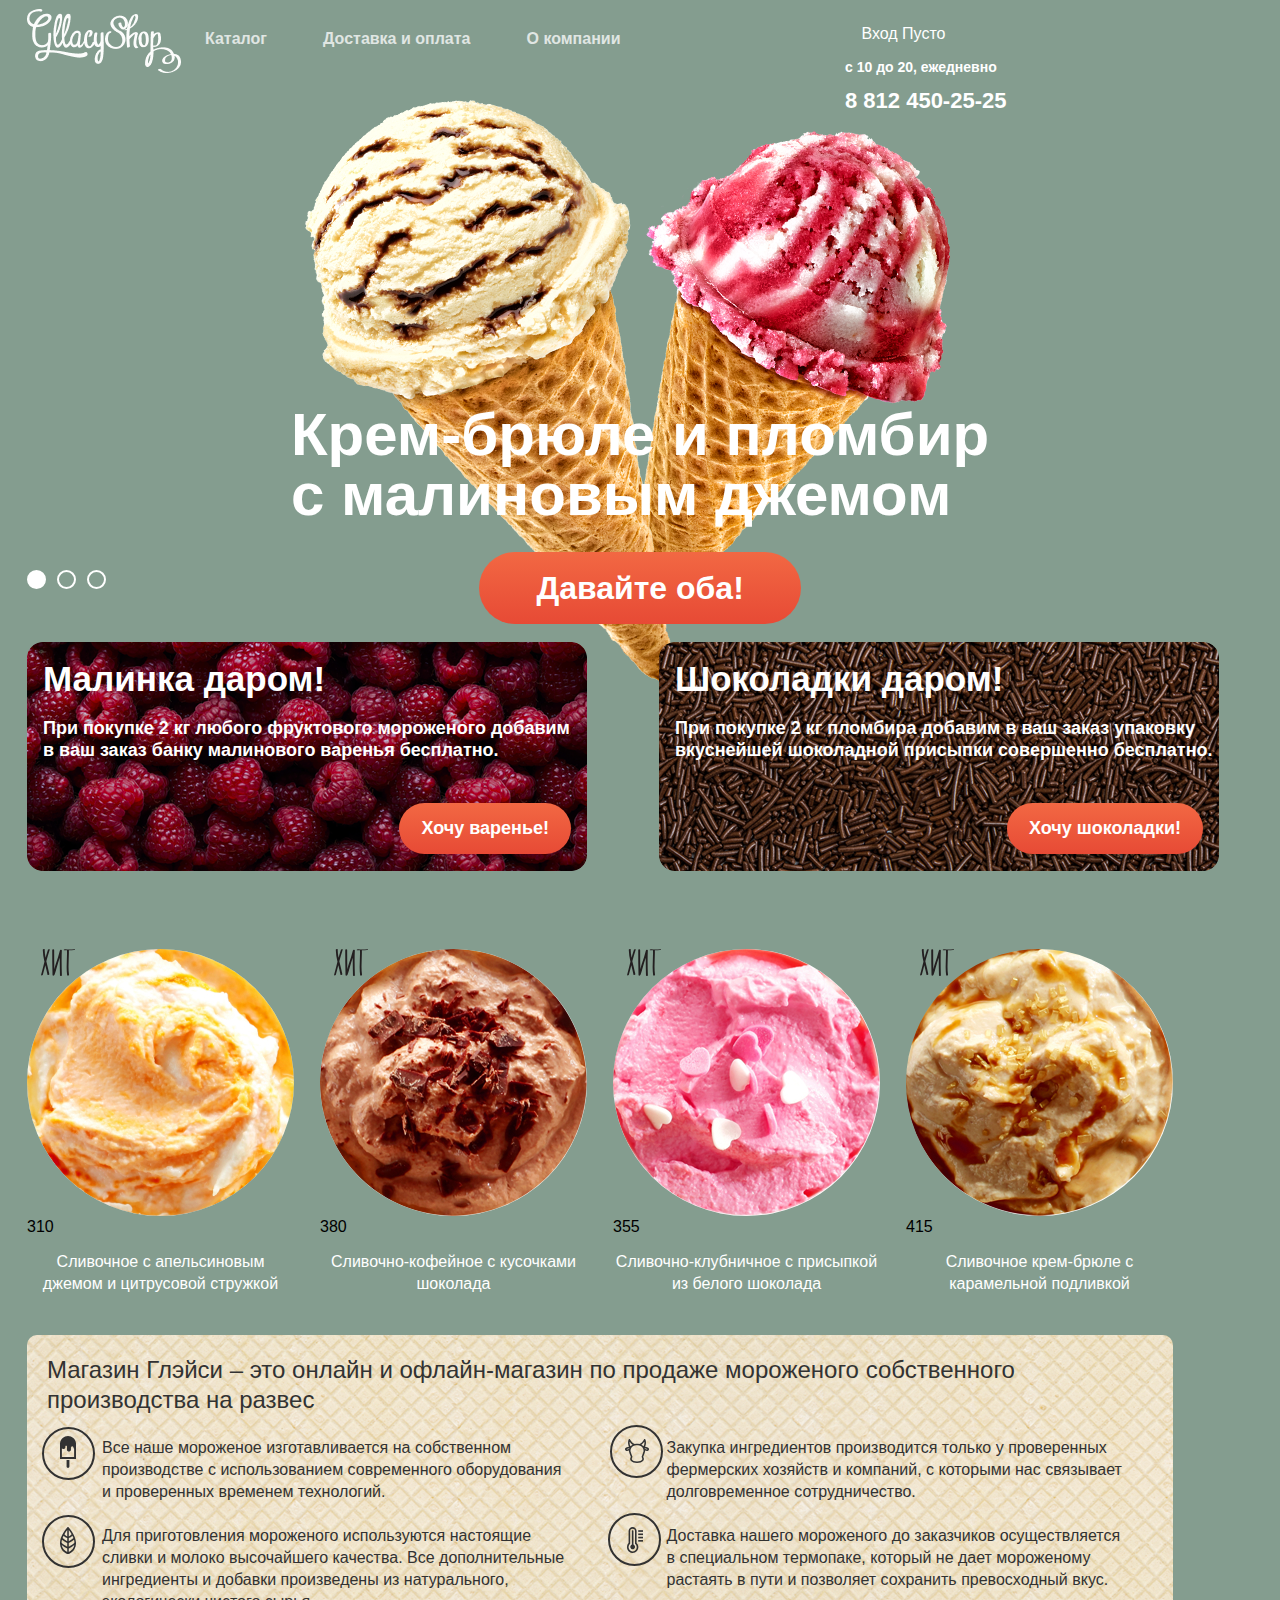
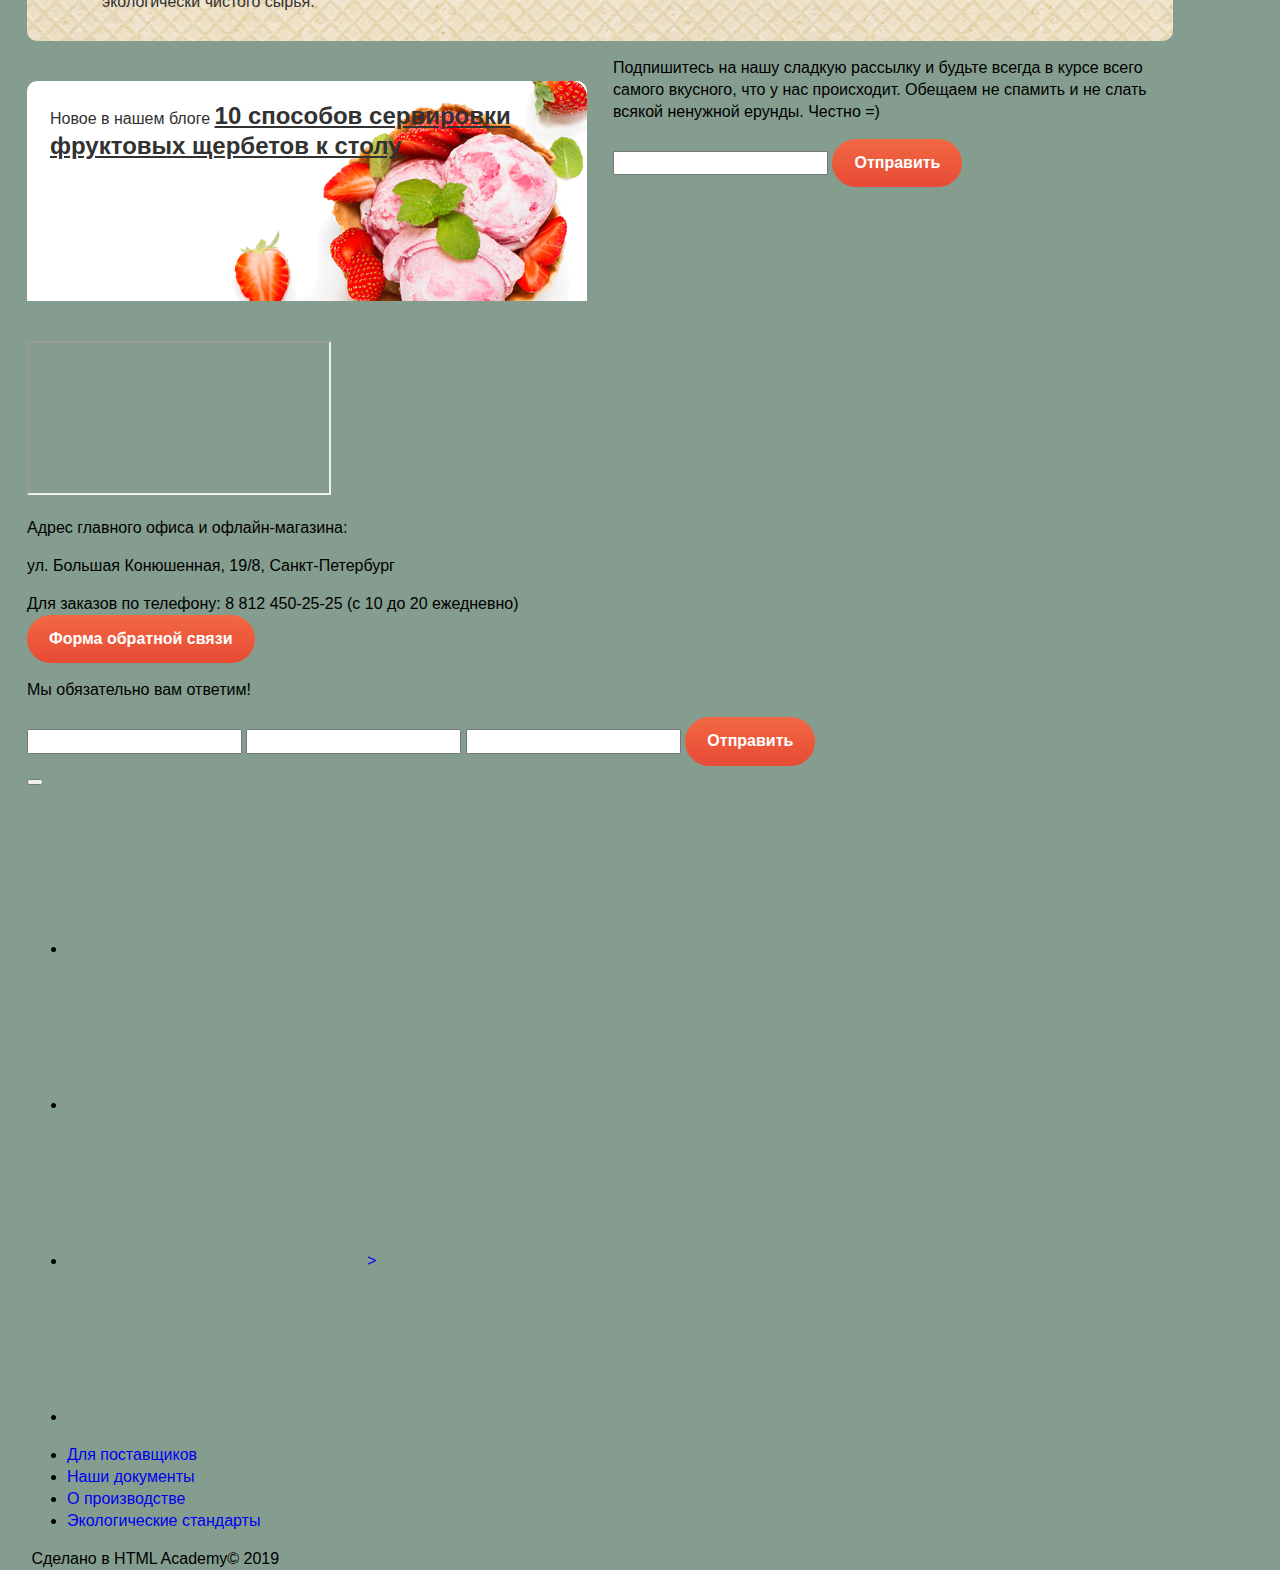
==== commit 7c151a15: "Добавила иконки в промо-секцию, начала новостную секцию" ====
--- a/index.html
+++ b/index.html
@@ -189,12 +189,12 @@
         <p class="promo-headline">Магазин Глэйси – это онлайн и офлайн-магазин по продаже мороженого собственного производства на развес</p>
         <div class="two-columns-grid">
           <div class="promo-items-wrapper">
-            <p class="promo-item-text">Все наше мороженое изготавливается на собственном производстве с использованием современного оборудования и проверенных временем технологий.</p>
-            <p class="promo-item-text">Для приготовления мороженого используются настоящие сливки и молоко высочайшего качества. Все дополнительные ингредиенты и добавки произведены из натурального, экологически чистого сырья.</p>
+            <p class="promo-item-text promo-text-ice">Все наше мороженое изготавливается на собственном<br>производстве с использованием современного оборудования<br>и проверенных временем технологий.</p>
+            <p class="promo-item-text promo-text-leaf">Для приготовления мороженого используются настоящие<br>сливки и молоко высочайшего качества. Все дополнительные<br>ингредиенты и добавки произведены из натурального,<br>экологически чистого сырья.</p>
           </div>
           <div class="promo-items-wrapper">
-            <p class="promo-item-text">Закупка ингредиентов производится только у проверенных фермерских хозяйств и компаний, с которыми нас связывает долговременное сотрудничество.</p>
-            <p class="promo-item-text">Доставка нашего мороженого до заказчиков осуществляется в специальном термопаке, который не дает мороженому растаять в пути и позволяет сохранить превосходный вкус.</p>
+            <p class="promo-item-text promo-text-cow">Закупка ингредиентов производится только у проверенных<br>фермерских хозяйств и компаний, с которыми нас связывает<br>долговременное сотрудничество.</p>
+            <p class="promo-item-text promo-text-temperature">Доставка нашего мороженого до заказчиков осуществляется<br>в специальном термопаке, который не дает мороженому<br>растаять в пути и позволяет сохранить превосходный вкус.</p>
           </div>
         </div>
       </section>
@@ -202,8 +202,8 @@
       <div class="two-columns-grid">
         <section class="news-section">
           <div class="small-block-wrapper">
-            <span>Новое в нашем блоге</span>
-            <p>10 способов сервировки фруктовых щербетов к столу</p>
+            <span class="news-title">Новое в нашем блоге</span>
+            <a class="news-link" href="#">10 способов сервировки фруктовых щербетов к столу</a>
           </div>
         </section>
         <section class="subs-section">
--- a/css/style.css
+++ b/css/style.css
@@ -426,10 +426,11 @@
   background-repeat: repeat;
   background-position: 0 0;
   min-height: 306px;
-  border-radius: 6px;
+  border-radius: 10px;
   color: var(--promo-text);
-  padding: 20px 23px 36px 20px;
+  padding: 20px 23px 23px 20px;
   margin-top: 40px;
+  box-sizing: border-box;
 
 }
 
@@ -443,9 +444,127 @@
 .promo-item-text {
   margin: 0;
   margin-top: 22px;
-}
-
+  padding-left: 55px;
+  position: relative;
+}
+
+.promo-text-ice::before {
+  content: "";
+  position: absolute;
+  top: -1px;
+  left: 13px;
+  width: 16px;
+  height: 32px;
+  background-image: url("../img/promo-icon-cream.svg");
+  background-repeat: no-repeat;
+  background-position: 0 0;
+}
+
+.promo-text-ice::after {
+  content: "";
+  position: absolute;
+  top: -10px;
+  left: -5px;
+  width: 49px;
+  height: 49px;
+  border: 2px solid var(--promo-text);
+  border-radius: 50%;
+}
+
+.promo-text-leaf::before {
+  content: "";
+  position: absolute;
+  top: 2px;
+  left: 13px;
+  width: 16px;
+  height: 27px;
+  background-image: url("../img/promo-icon-leaf.svg");
+  background-repeat: no-repeat;
+  background-position: 0 0;
+}
+
+.promo-text-leaf::after {
+  content: "";
+  position: absolute;
+  top: -10px;
+  left: -5px;
+  width: 49px;
+  height: 49px;
+  border: 2px solid var(--promo-text);
+  border-radius: 50%;
+}
+
+.promo-text-cow::before {
+  content: "";
+  position: absolute;
+  top: 2px;
+  left: 13px;
+  width: 24px;
+  height: 24px;
+  background-image: url("../img/promo-icon-cow.svg");
+  background-repeat: no-repeat;
+  background-position: 0 0;
+}
+
+.promo-text-cow::after {
+  content: "";
+  position: absolute;
+  top: -12px;
+  left: -2px;
+  width: 49px;
+  height: 49px;
+  border: 2px solid var(--promo-text);
+  border-radius: 50%;
+}
+
+.promo-text-temperature::before {
+  content: "";
+  position: absolute;
+  top: 2px;
+  left: 15px;
+  width: 16px;
+  height: 26px;
+  background-image: url("../img/promo-icon-temp.svg");
+  background-repeat: no-repeat;
+  background-position: 0 0;
+}
+
+.promo-text-temperature::after {
+  content: "";
+  position: absolute;
+  top: -12px;
+  left: -4px;
+  width: 49px;
+  height: 49px;
+  border: 2px solid var(--promo-text);
+  border-radius: 50%;
+}
 
 /* добавить тень .promo-headline */
 
 
+.news-section {
+  width: 560;
+  min-height: 220px;
+  background-image: url("../img/straw-background.jpg");
+  background-repeat: no-repeat;
+  background-position: 0 0;
+  border-radius: 10px;
+  margin-top: 40px;
+  padding: 20px 23px;
+}
+
+.news-title {
+  font-weight: 500;
+  color: var(--promo-text);
+}
+
+.news-link {
+  font-weight: 700;
+  font-size: 24px;
+  line-height: 30px;
+  text-decoration: underline;
+  color: var(--promo-text);
+}
+
+
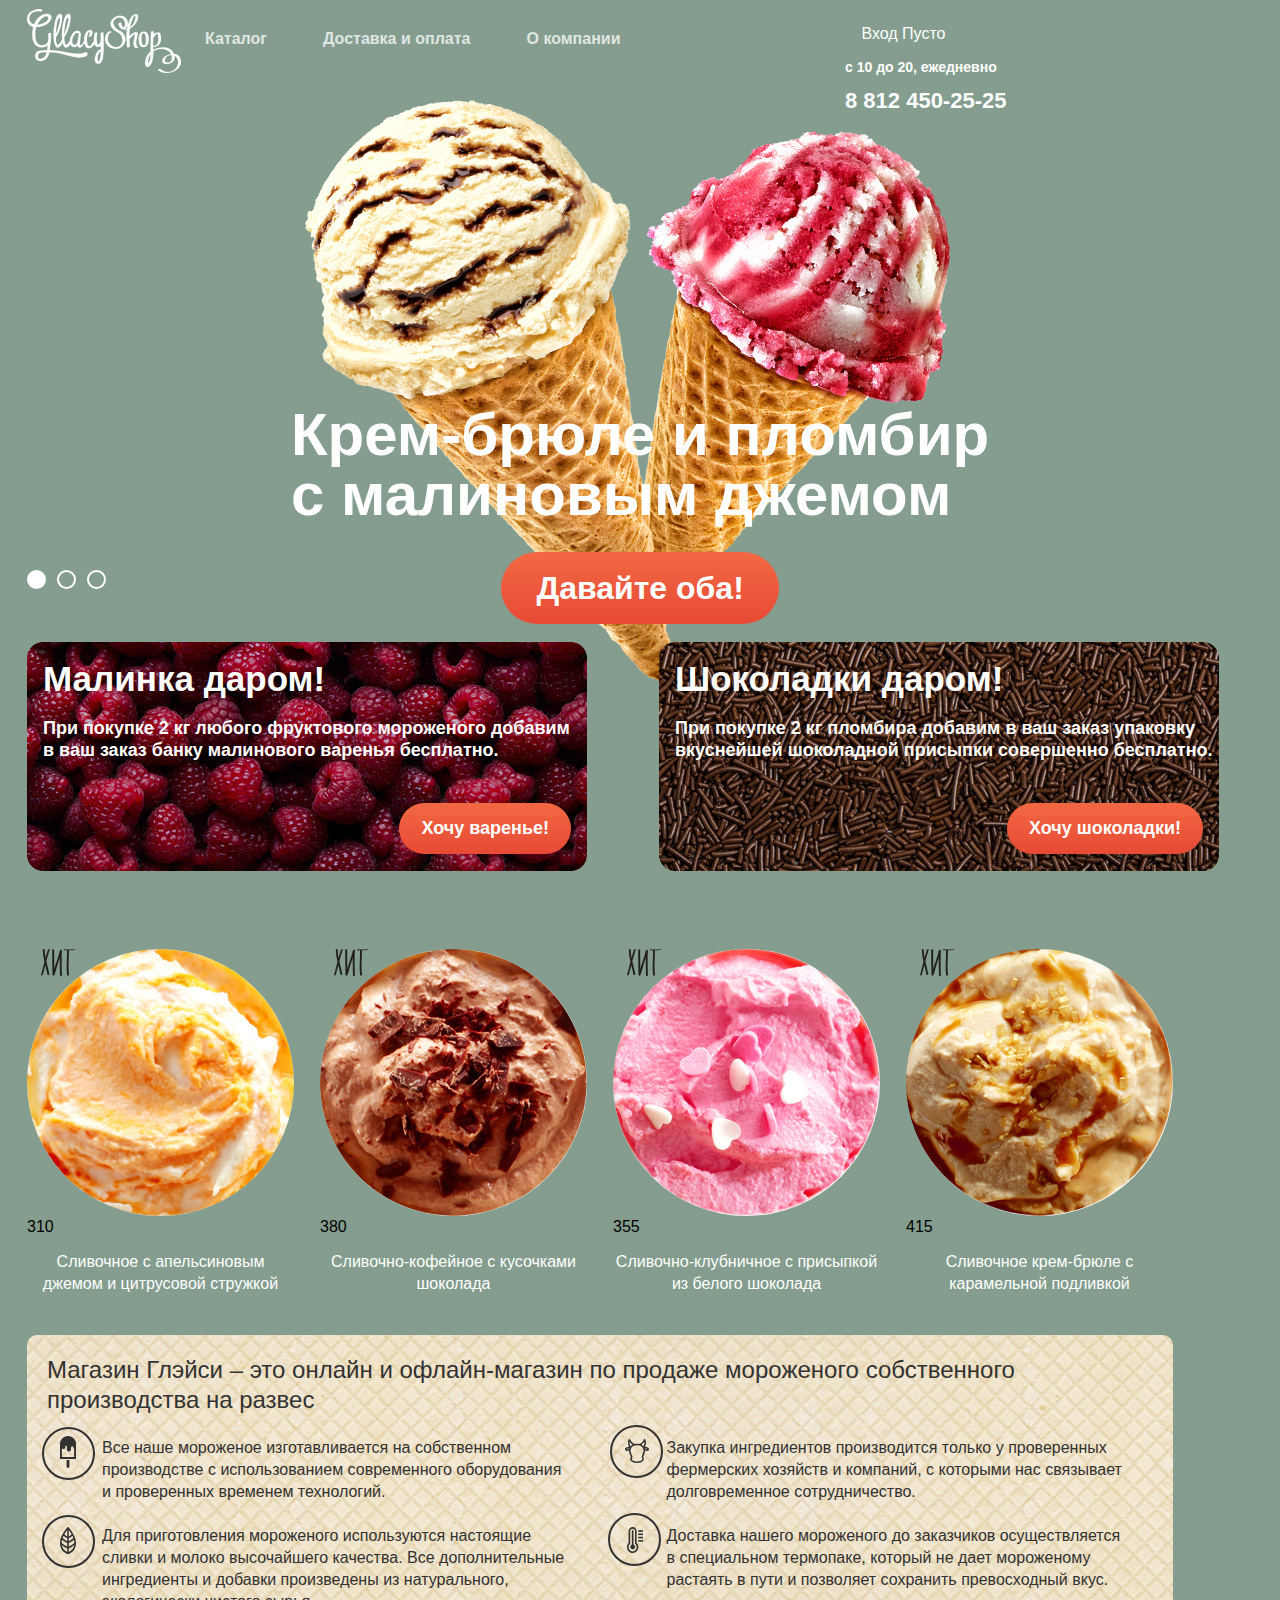
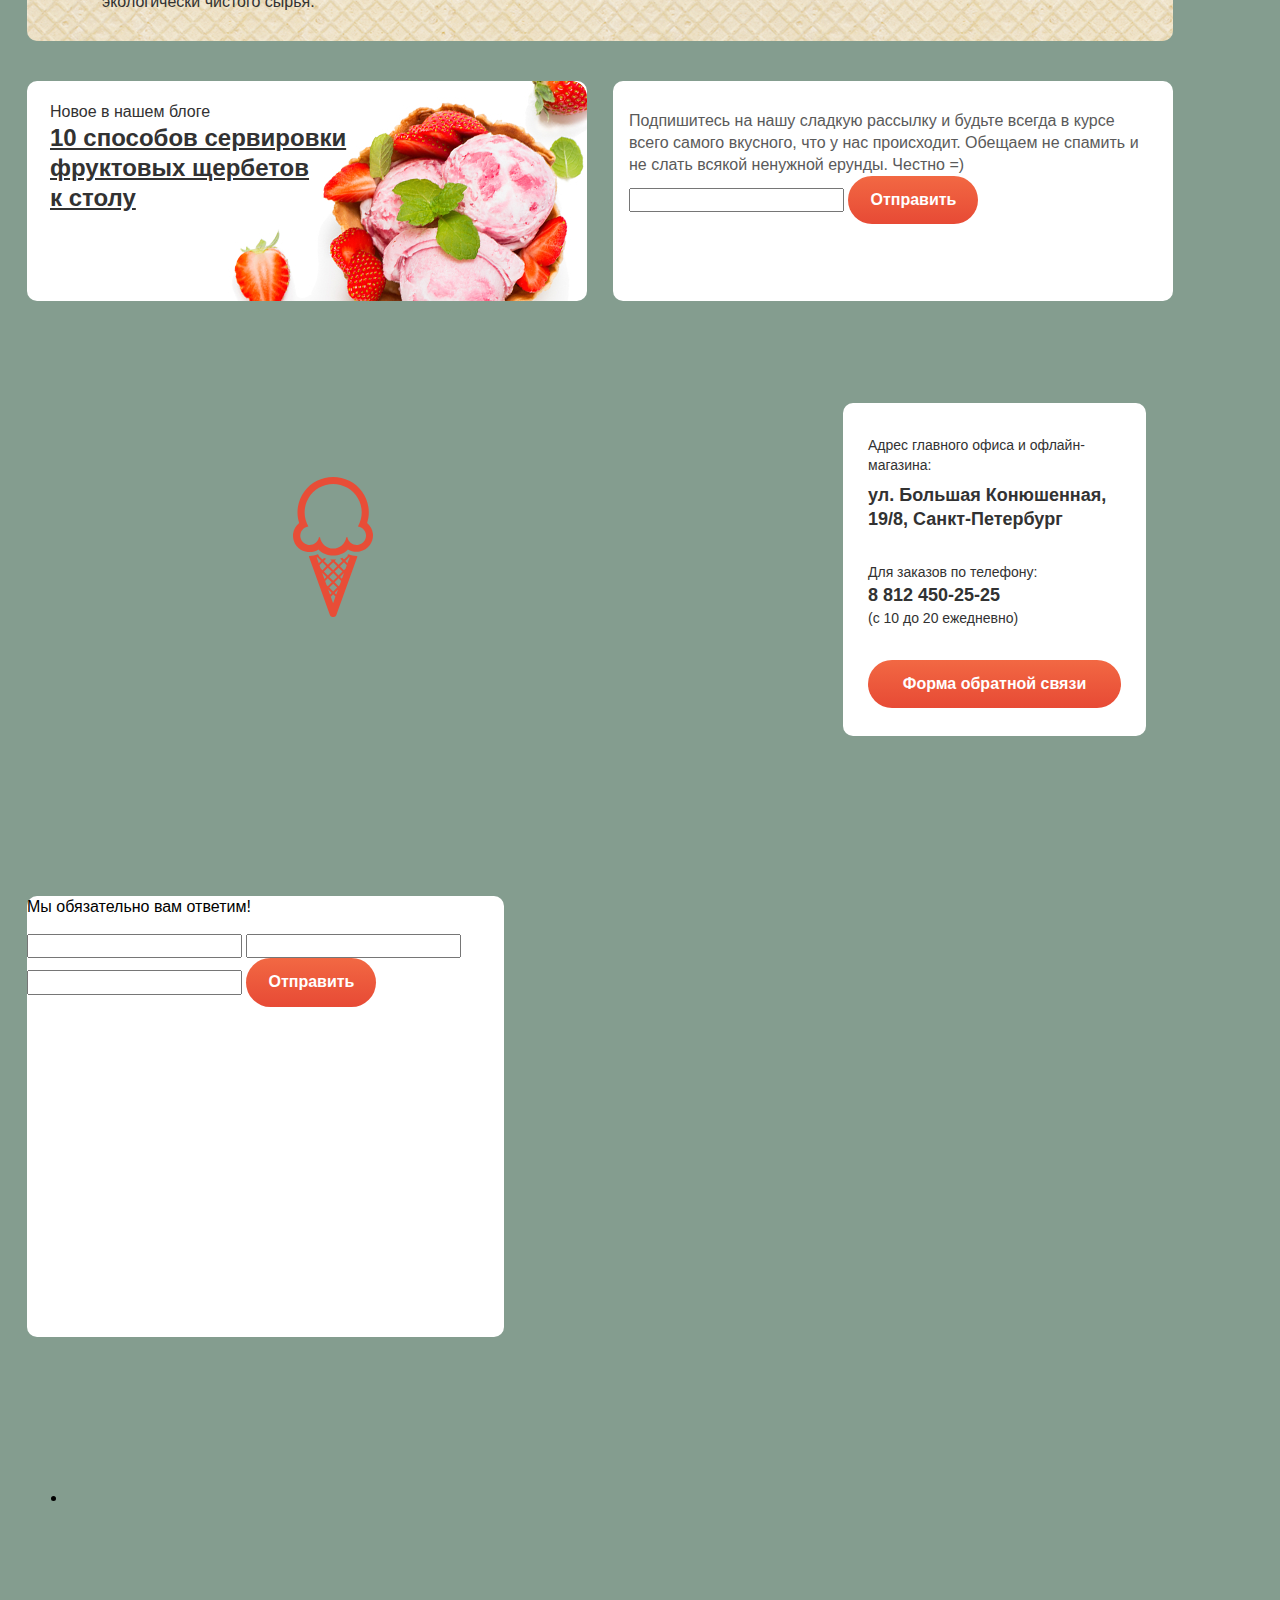
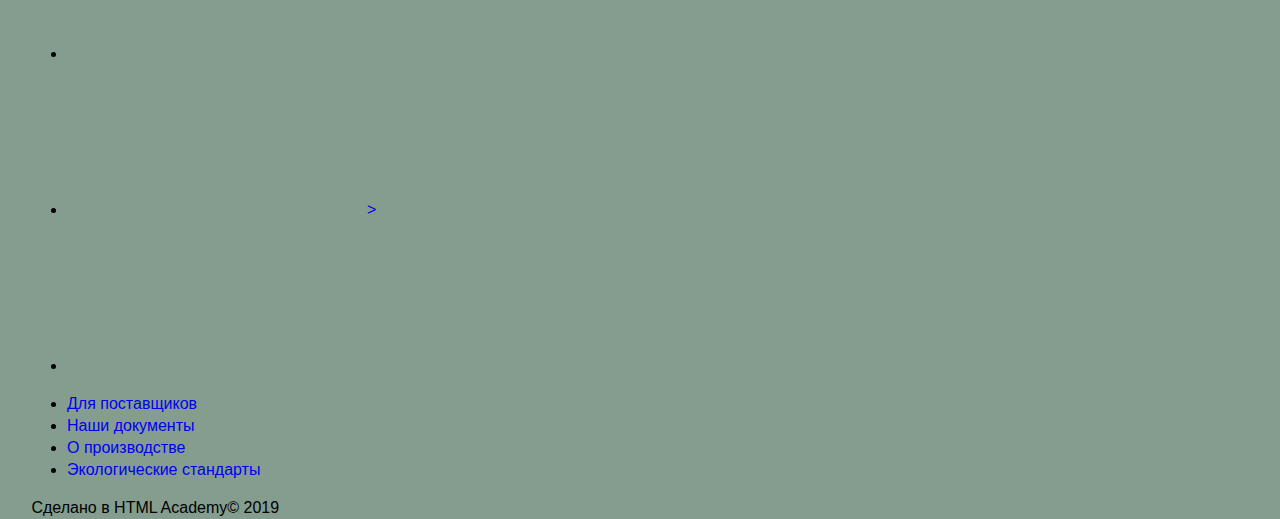
==== commit dfedccc8: "Работа над разделом обратной связи, картой, модальными окнами." ====
--- a/index.html
+++ b/index.html
@@ -201,14 +201,14 @@
 
       <div class="two-columns-grid">
         <section class="news-section">
-          <div class="small-block-wrapper">
+          <div class="small-block-wrapper news-block-wrapper">
             <span class="news-title">Новое в нашем блоге</span>
-            <a class="news-link" href="#">10 способов сервировки фруктовых щербетов к столу</a>
+            <p class="news-link-wrapper"><a class="news-link" href="#">10 способов сервировки фруктовых щербетов<br>к столу</a></p>
           </div>
         </section>
         <section class="subs-section">
-          <div class="small-block-wrapper">
-            <p>Подпишитесь на нашу сладкую рассылку и будьте всегда в курсе всего самого вкусного, что у нас происходит. Обещаем не спамить и не слать всякой ненужной ерунды. Честно =)</p>
+          <div class="small-block-wrapper mailing-wrapper">
+            <p class="mailing-text">Подпишитесь на нашу сладкую рассылку и будьте всегда в курсе всего самого вкусного, что у нас происходит. Обещаем не спамить и не слать всякой ненужной ерунды. Честно =)</p>
             <input>
             <button class="basic-button" type="submit">Отправить</button>
           </div>
@@ -216,15 +216,23 @@
       </div>
 
       <section class="contacts-section">
-        <iframe class="full-map"></iframe>
+        <iframe class="map-full" src="https://www.google.com/maps/embed?pb=!1m18!1m12!1m3!1d1998.6036253002699!2d30.320858715536975!3d59.93871916905485!2m3!1f0!2f0!3f0!3m2!1i1024!2i768!4f13.1!3m3!1m2!1s0x4696310fca145cc1%3A0x42b32648d8238007!2z0JHQvtC70YzRiNCw0Y8g0JrQvtC90Y7RiNC10L3QvdCw0Y8g0YPQuy4sIDE5LzgsINCh0LDQvdC60YIt0J_QtdGC0LXRgNCx0YPRgNCzLCDQoNC-0YHRgdC40Y8sIDE5MTE4Ng!5e0!3m2!1sru!2sby!4v1614330616311!5m2!1sru!2sby" width="1200" height="533" style="border:0;" allowfullscreen="" loading="lazy"></iframe>
+        <svg class="map-pin" width="80" height="140" viewBox="0 0 80 140" fill="none" xmlns="http://www.w3.org/2000/svg">
+          <path d="M40.148 7.01152C45.1544 7.01029 50.0732 8.31361 54.4116 10.7909C58.75 13.2682 62.3557 16.8325 64.8674 21.1267C67.3791 25.4209 68.7086 30.2942 68.7227 35.2583C68.7368 40.2224 67.435 45.103 64.9477 49.4112C66.6731 49.6555 68.2957 50.3714 69.6339 51.4786C70.972 52.5859 71.9727 54.0407 72.5239 55.6802C73.0751 57.3196 73.1549 59.0789 72.7545 60.7608C72.3541 62.4427 71.4893 63.9809 70.2569 65.2028C69.0245 66.4248 67.4733 67.2824 65.777 67.6794C64.0808 68.0764 62.3066 67.9972 60.6532 67.4507C58.9998 66.9042 57.5325 65.9119 56.4158 64.5851C55.2992 63.2582 54.5772 61.6493 54.3308 59.9385C53.9772 60.1388 53.6136 60.3291 53.2499 60.5194C52.7446 63.6039 51.149 66.4094 48.7486 68.4342C46.3481 70.4589 43.2994 71.5708 40.148 71.5708C36.9965 71.5708 33.9478 70.4589 31.5474 68.4342C29.1469 66.4094 27.5513 63.6039 27.046 60.5194C26.6824 60.3291 26.3187 60.1388 25.9651 59.9385C25.7193 61.6509 24.9971 63.2614 23.8794 64.5894C22.7618 65.9174 21.293 66.9102 19.6379 67.4564C17.9828 68.0027 16.2069 68.0807 14.5095 67.6817C12.8122 67.2827 11.2606 66.4226 10.0289 65.1978C8.79724 63.973 7.93419 62.432 7.53667 60.7479C7.13916 59.0637 7.2229 57.3031 7.7785 55.6635C8.3341 54.0239 9.33956 52.5704 10.682 51.466C12.0245 50.3615 13.6509 49.65 15.3785 49.4112C12.8925 45.1052 11.5908 40.2274 11.6035 35.2658C11.6163 30.3042 12.9431 25.433 15.4512 21.1397C17.9593 16.8464 21.5607 13.2816 25.8949 10.8022C30.2292 8.32271 35.1441 7.01555 40.148 7.01152ZM40.148 6.74204e-06C34.5387 -0.00342913 29.0078 1.30642 24.0055 3.82295C19.0032 6.33949 14.6708 9.99159 11.361 14.482C8.05108 18.9725 5.85724 24.1744 4.95798 29.6644C4.05873 35.1544 4.47946 40.7774 6.18595 46.0757C2.87887 48.6901 0.716325 52.4687 0.148666 56.6245C-0.418992 60.7804 0.65199 64.9932 3.13858 68.3857C5.62518 71.7781 9.33571 74.0887 13.4975 74.8363C17.6592 75.5839 21.9515 74.7108 25.4803 72.3989C27.3857 74.3596 29.6703 75.9192 32.1974 76.9844C34.7245 78.0496 37.4424 78.5986 40.1884 78.5986C42.9344 78.5986 45.6522 78.0496 48.1793 76.9844C50.7065 75.9192 52.9911 74.3596 54.8965 72.3989C58.4267 74.5771 62.6585 75.3467 66.7385 74.5526C70.8185 73.7584 74.4429 71.4596 76.8807 68.1198C79.3184 64.78 80.3881 60.6478 79.8739 56.5567C79.3597 52.4656 77.2999 48.7201 74.11 46.0757C75.8165 40.7774 76.2372 35.1544 75.3379 29.6644C74.4387 24.1744 72.2448 18.9725 68.935 14.482C65.6251 9.99159 61.2927 6.33949 56.2904 3.82295C51.2881 1.30642 45.7573 -0.00342913 40.148 6.74204e-06Z" fill="#E84D37"/>
+          <path d="M63.6143 78.9397C60.8327 78.9336 58.082 78.3608 55.5329 77.2569C55.1591 77.5574 54.7652 77.8279 54.3712 78.1083L54.9066 78.6292L50.9669 82.5356L49.2799 80.8628C48.5829 81.1333 47.8758 81.3737 47.1485 81.584L49.5325 83.9479L45.6029 87.8543L41.643 83.9479L43.2088 82.3954C42.2036 82.5225 41.1916 82.5894 40.1783 82.5957C39.1953 82.5935 38.2135 82.5299 37.2387 82.4054L38.7943 83.9479L34.8547 87.8543L30.915 83.9479L33.2788 81.6041C32.5597 81.3998 31.8516 81.1591 31.1574 80.8829L29.4603 82.5356L25.4803 78.6292L25.9752 78.1384C25.5611 77.8479 25.157 77.5674 24.763 77.2569C22.2139 78.3608 19.4633 78.9336 16.6816 78.9397C16.4796 78.9397 16.2776 78.9397 16.0755 78.9397C15.9989 79.4856 16.0543 80.0418 16.2372 80.5623L36.8245 137.776C36.8471 137.845 36.8741 137.912 36.9053 137.977C36.9328 138.046 36.9666 138.113 37.0063 138.177C37.077 138.317 37.1578 138.447 37.2387 138.578L37.3296 138.708C37.4539 138.873 37.5925 139.027 37.7438 139.169L37.8448 139.249L38.2387 139.549L38.4206 139.649C38.5604 139.726 38.7056 139.793 38.8549 139.85H38.9661L39.3701 139.95H39.5318C39.9059 140.017 40.289 140.017 40.6631 139.95H40.8349L41.2288 139.85H41.4006C41.5458 139.791 41.6875 139.724 41.8248 139.649L42.0067 139.539C42.1485 139.457 42.2806 139.36 42.4006 139.249L42.5118 139.169C42.6603 139.025 42.7987 138.871 42.9259 138.708L43.0067 138.578C43.0971 138.45 43.1781 138.316 43.2492 138.177L43.431 137.776L64.0588 80.5323C64.2464 80.0128 64.3019 79.4555 64.2204 78.9096C64.0183 78.9096 63.8668 78.9397 63.6143 78.9397ZM49.4719 94.5954L45.5322 98.5018L41.643 94.5954L45.5726 90.689L49.4719 94.5954ZM36.2487 99.9141L40.1884 96.0077L44.128 99.9141L40.1884 103.821L36.2487 99.9141ZM44.128 110.562L40.1884 114.468L36.2487 110.562L40.1884 106.655L44.128 110.562ZM40.1884 85.3703L44.128 89.2767L40.1884 93.153L36.2487 89.2466L40.1884 85.3703ZM38.764 94.5954L34.8244 98.5018L30.8847 94.5954L34.8244 90.689L38.764 94.5954ZM23.7023 80.4321L24.0862 80.0515L28.0259 83.9479L25.7732 86.1415L23.7023 80.4321ZM26.4904 88.275L29.4199 85.3703L33.3495 89.2767L29.4603 93.153L27.6521 91.3601L26.4904 88.275ZM29.3492 96.158L29.4603 96.0478L33.3899 99.9542L31.4201 101.957L29.3492 96.158ZM33.5616 107.927L32.1272 103.921L34.7839 101.296L38.7236 105.203L34.8244 109.179L33.5616 107.927ZM37.0265 117.563L35.1375 112.335L38.7236 115.88L37.0265 117.563ZM40.1076 126.137L37.7741 119.647L40.148 117.293L42.4613 119.586L40.1076 126.137ZM43.2189 117.503L41.643 115.88L45.0877 112.455L43.2189 117.503ZM46.6939 108.058L45.5524 109.179L41.643 105.233L45.5726 101.336L48.1687 103.901L46.6939 108.058ZM48.9365 101.817L47.0272 99.9141L50.9669 96.0077V96.0578L48.9365 101.817ZM52.6438 91.5103L50.9265 93.153L46.9868 89.2466L50.9265 85.3402L53.7651 88.2149L52.6438 91.5103ZM54.5429 86.1415L52.3508 83.9579L56.2905 80.0515L56.6138 80.372L54.5429 86.1415Z" fill="#E84D37"/>
+        </svg>
         <div class="contacts">
-          <p>Адрес главного офиса и офлайн-магазина:</p>
-          <p>ул. Большая Конюшенная, 19/8, Санкт-Петербург</p>
-          <span>Для заказов по телефону:</span>
-          <a>8 812 450-25-25</a>
-          <span>(с 10 до 20 ежедневно)</span>
-        </div>
-        <button class="basic-button">Форма обратной связи</button>
+          <div class="contacts-text">
+            <p class="adress-text">Адрес главного офиса и офлайн-магазина:</p>
+            <p class="main-contacts main-adress">ул. Большая Конюшенная, 19/8, Санкт-Петербург</p>
+            <span class="adress-text">Для заказов по телефону:</span>
+            <p>
+              <a class="main-contacts" href="tel:+88124502525" aria-label="Позвонить нам по телефону +8 812 450-25-25">8 812 450-25-25</a>
+            </p>
+            <span class="adress-text">(с 10 до 20 ежедневно)</span>
+          </div>
+          <button class="basic-button mailing-button">Форма обратной связи</button>
+        </div>
         <div class="modal feedback-modal">
           <p>Мы обязательно вам ответим!</p>
           <form>
--- a/css/style.css
+++ b/css/style.css
@@ -43,6 +43,7 @@
   --index-gray: #8996a6;
   --index-cocoa: #9d8b84;
   --promo-text: #323232;
+  --mailing-text: #5a5a5a;
   --shadow-black: rgba(0, 0, 0, 0.25);
   --basic-button-soft: rgba(242, 104, 67, 1);
   --basic-button-deep: rgba(231, 74, 53, 1);
@@ -129,6 +130,8 @@
   border: none;
   outline: none;
   padding: 15px 22px;
+  box-sizing: border-box;
+
 }
 
 /* добавить тень .basic-button */
@@ -544,27 +547,122 @@
 
 
 .news-section {
-  width: 560;
   min-height: 220px;
+  max-width: 560px;
   background-image: url("../img/straw-background.jpg");
   background-repeat: no-repeat;
   background-position: 0 0;
   border-radius: 10px;
   margin-top: 40px;
   padding: 20px 23px;
-}
+  box-sizing: border-box;
+}
+
+.news-block-wrapper {
+  max-width: 297px;
+}
+
 
 .news-title {
   font-weight: 500;
   color: var(--promo-text);
+  margin-bottom: 15px;
+}
+
+.news-link-wrapper {
+  margin: 0;
+
 }
 
 .news-link {
   font-weight: 700;
   font-size: 24px;
   line-height: 30px;
+  color: var(--promo-text);
+  position: relative;
   text-decoration: underline;
+}
+
+.subs-section {
+  margin-top: 40px;
+  padding: 29px 16px 10px 16px;
+  background-color: var(--basic-white);
+  min-height: 210px;
+  max-width: 560px;
+  box-sizing: border-box;
+  border-radius: 10px;
+}
+
+.mailing-text {
+  margin: 0;
+  color: var(--mailing-text);
+}
+
+.contacts-section {
+  margin-top: 40px;
+  position: relative;
+}
+
+.contacts {
+  max-width: 303px;
+  min-height: 306px;
+  box-sizing: border-box;
+  border-radius: 10px;
+  background-color: var(--basic-white);
+  position: absolute;
+  top: 62px;
+  right: 27px;
+  padding: 32px 10px 28px 25px;
+}
+
+.contacts p {
+  margin: 0;
+}
+
+.adress-text {
+  font-size: 14px;
+  line-height: 20px;
   color: var(--promo-text);
-}
-
-
+  padding-bottom: 8px;
+}
+
+.main-contacts {
+  font-weight: 700;
+  font-size: 18px;
+  line-height: 24px;
+  color: var(--promo-text);
+}
+
+.main-adress {
+  padding-bottom: 30px;
+}
+
+.mailing-button {
+  margin-top: 31px;
+  min-width: 253px;
+
+}
+
+.map-pin {
+  position: absolute;
+  top: 136px;
+  left: 266px;
+}
+
+.feedback-modal {
+  max-width: 477px;
+  min-height: 441px;
+  background-color: var(--basic-white);
+  border-radius: 10px;
+}
+
+.modal-close {
+  background-color: transparent;
+  border: none;
+  outline: none;
+
+}
+
+
+
+
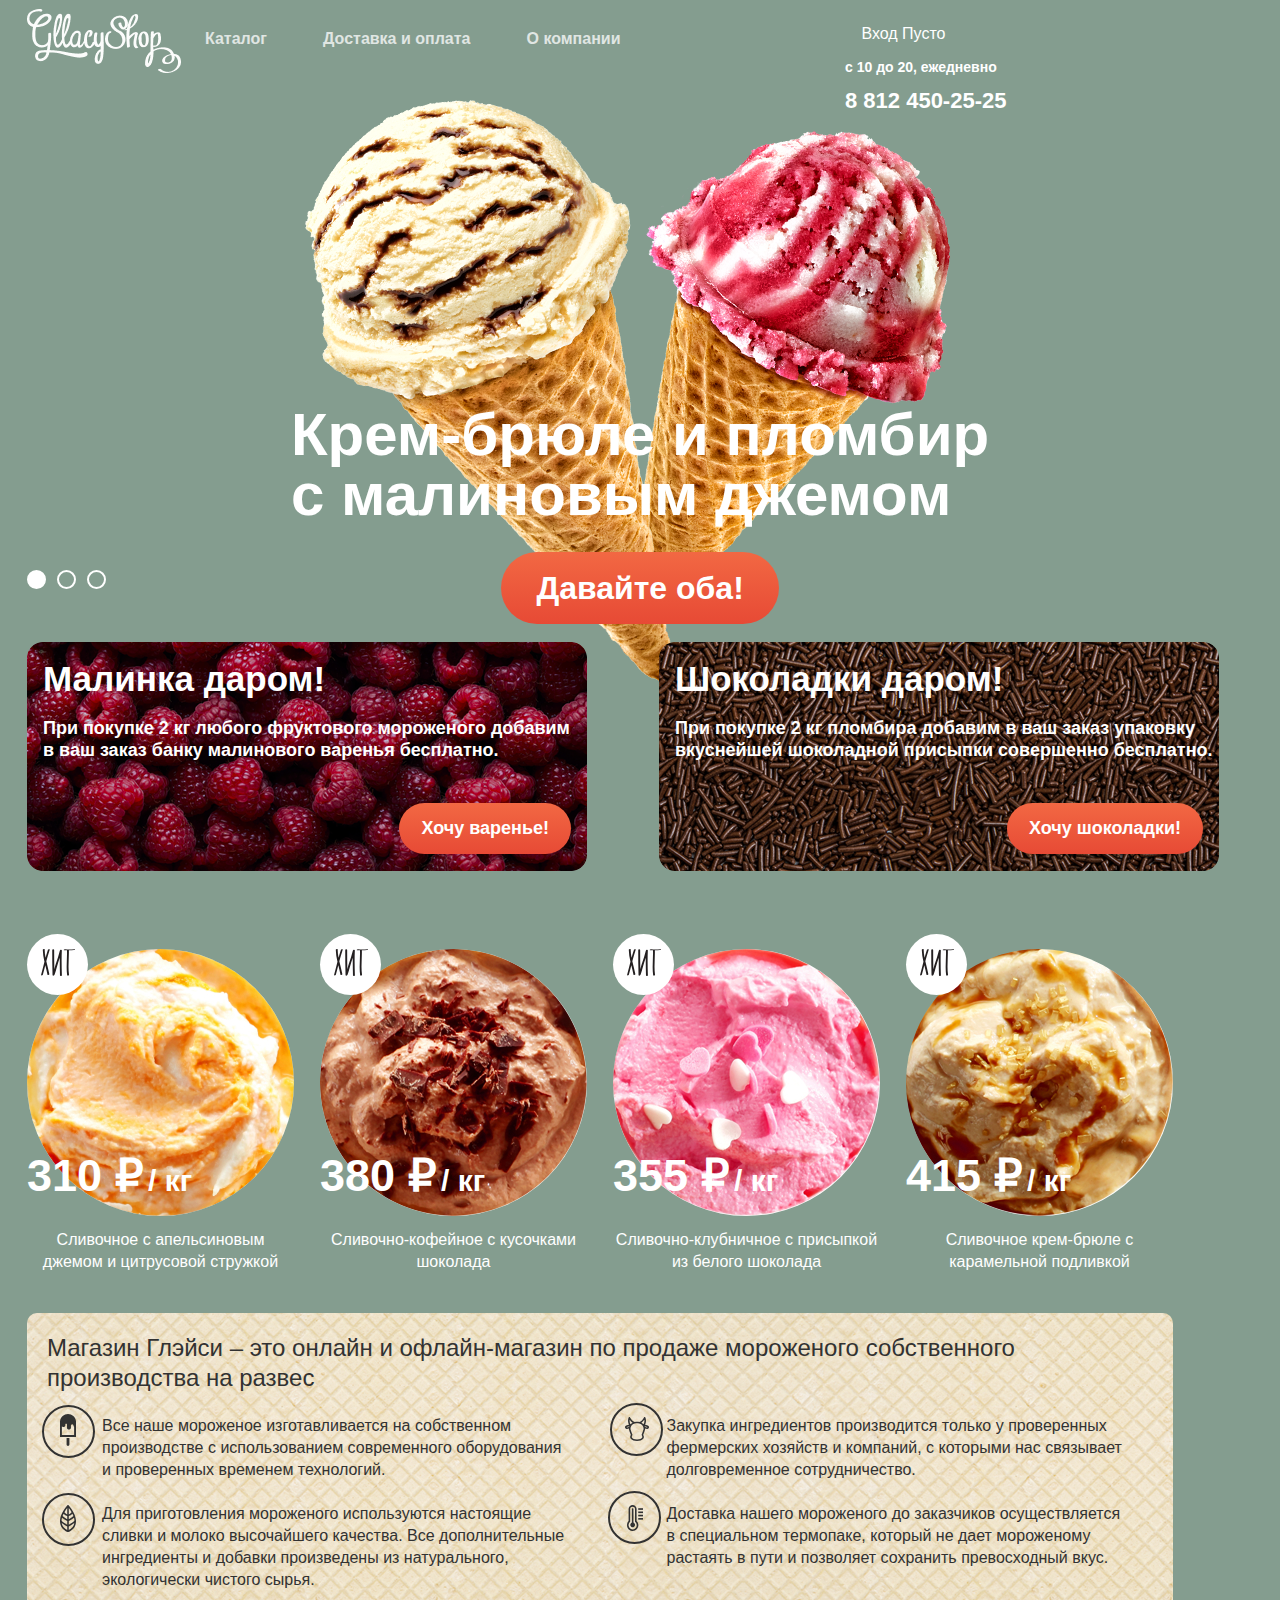
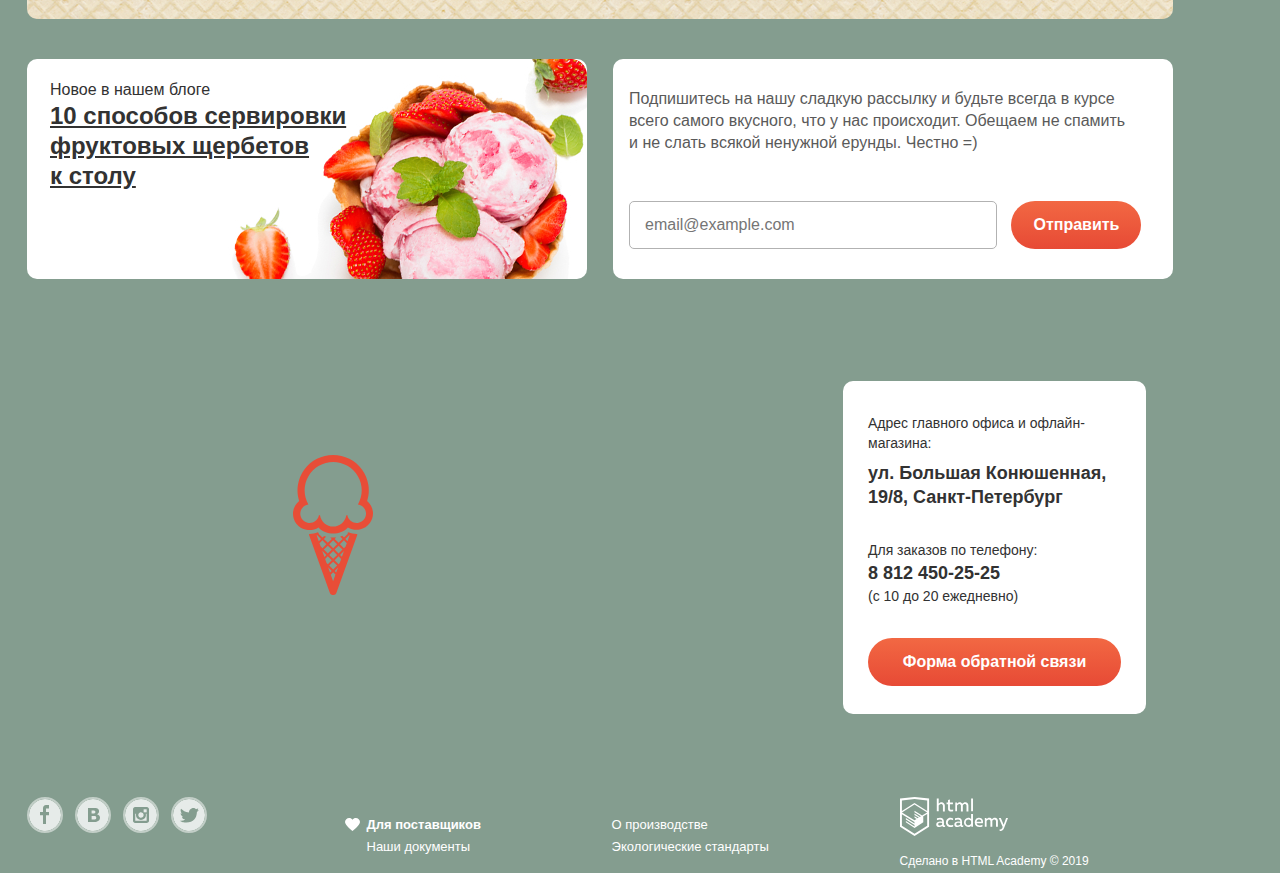
==== commit b854bc4c: "Закончила секцию Хитов, начала футер на главной, добавила футер в каталог." ====
--- a/index.html
+++ b/index.html
@@ -145,7 +145,10 @@
             <path d="M33.3017 0.201332C30.2651 0.490094 27.2091 0.50638 24.1696 0.249999C23.6874 0.249999 22.0095 1.07733 22.9835 1.126C23.9575 1.17467 25.0954 1.23307 26.1465 1.272C26.05 1.34987 25.9825 1.43747 25.9922 1.52507C26.2718 9.71082 24.97 18.3054 26.1754 26.4133C26.2333 26.8221 28.104 26.4133 28.0365 25.9071C26.8504 17.8966 28.104 9.36042 27.863 1.31093C29.5801 1.33484 31.2969 1.24706 33.0028 1.04813C33.8225 0.970267 34.6132 0.0455988 33.3017 0.201332Z" fill="#231F20"/>
           </svg>
           <img class="hit-item-pic" src="img/hit-orange.jpg" width="267" height="267" alt="Бело-желтый пломбир с желтыми вкраплениями">
-          <span class="hit-price">310</span>
+          <div class="hit-price">
+            <span class="price-number">310 &#8381</span>
+            <span class="price-weight">/ кг</span>
+          </div>
           <p class="hit-desc">Сливочное с апельсиновым джемом и цитрусовой стружкой</p>
           <a class="basic-button details-button display-none" href="#">Быстрый просмотр</a>
         </div>
@@ -156,7 +159,10 @@
             <path d="M33.3017 0.201332C30.2651 0.490094 27.2091 0.50638 24.1696 0.249999C23.6874 0.249999 22.0095 1.07733 22.9835 1.126C23.9575 1.17467 25.0954 1.23307 26.1465 1.272C26.05 1.34987 25.9825 1.43747 25.9922 1.52507C26.2718 9.71082 24.97 18.3054 26.1754 26.4133C26.2333 26.8221 28.104 26.4133 28.0365 25.9071C26.8504 17.8966 28.104 9.36042 27.863 1.31093C29.5801 1.33484 31.2969 1.24706 33.0028 1.04813C33.8225 0.970267 34.6132 0.0455988 33.3017 0.201332Z" fill="#231F20"/>
           </svg>
           <img class="hit-item-pic" src="img/hit-choco.jpg" width="267" height="267" alt="Шоколадный пломбир с шоколадной посыпкой">
-          <span class="hit-price">380</span>
+          <div class="hit-price">
+            <span class="price-number">380 &#8381</span>
+            <span class="price-weight">/ кг</span>
+          </div>
           <p class="hit-desc">Сливочно-кофейное с кусочками шоколада</p>
           <a class="basic-button details-button display-none" href="#">Быстрый просмотр</a>
         </div>
@@ -167,7 +173,10 @@
             <path d="M33.3017 0.201332C30.2651 0.490094 27.2091 0.50638 24.1696 0.249999C23.6874 0.249999 22.0095 1.07733 22.9835 1.126C23.9575 1.17467 25.0954 1.23307 26.1465 1.272C26.05 1.34987 25.9825 1.43747 25.9922 1.52507C26.2718 9.71082 24.97 18.3054 26.1754 26.4133C26.2333 26.8221 28.104 26.4133 28.0365 25.9071C26.8504 17.8966 28.104 9.36042 27.863 1.31093C29.5801 1.33484 31.2969 1.24706 33.0028 1.04813C33.8225 0.970267 34.6132 0.0455988 33.3017 0.201332Z" fill="#231F20"/>
           </svg>
           <img class="hit-item-pic" src="img/hit-pink.jpg" width="267" height="267" alt="Розовый пломбир с кусочками в виде белых сердечек">
-          <span class="hit-price">355</span>
+          <div class="hit-price">
+            <span class="price-number">355 &#8381</span>
+            <span class="price-weight">/ кг</span>
+          </div>
           <p class="hit-desc">Сливочно-клубничное с присыпкой из белого шоколада</p>
           <a class="basic-button details-button display-none" href="#">Быстрый просмотр</a>
         </div>
@@ -178,7 +187,10 @@
             <path d="M33.3017 0.201332C30.2651 0.490094 27.2091 0.50638 24.1696 0.249999C23.6874 0.249999 22.0095 1.07733 22.9835 1.126C23.9575 1.17467 25.0954 1.23307 26.1465 1.272C26.05 1.34987 25.9825 1.43747 25.9922 1.52507C26.2718 9.71082 24.97 18.3054 26.1754 26.4133C26.2333 26.8221 28.104 26.4133 28.0365 25.9071C26.8504 17.8966 28.104 9.36042 27.863 1.31093C29.5801 1.33484 31.2969 1.24706 33.0028 1.04813C33.8225 0.970267 34.6132 0.0455988 33.3017 0.201332Z" fill="#231F20"/>
           </svg>
           <img class="hit-item-pic" src="img/hit-caramel.jpg" width="267" height="267" alt="Желтый пломбир с прожилками жидкой карамели">
-          <span class="hit-price">415</span>
+          <div class="hit-price">
+            <span class="price-number">415 &#8381</span>
+            <span class="price-weight">/ кг</span>
+          </div>
           <p class="hit-desc">Сливочное крем-брюле с карамельной подливкой </p>
           <a class="basic-button details-button display-none" href="#">Быстрый просмотр</a>
         </div>
@@ -208,15 +220,15 @@
         </section>
         <section class="subs-section">
           <div class="small-block-wrapper mailing-wrapper">
-            <p class="mailing-text">Подпишитесь на нашу сладкую рассылку и будьте всегда в курсе всего самого вкусного, что у нас происходит. Обещаем не спамить и не слать всякой ненужной ерунды. Честно =)</p>
-            <input>
+            <p class="mailing-text">Подпишитесь на нашу сладкую рассылку и будьте всегда в курсе всего самого вкусного, что у нас происходит. Обещаем не спамить<br>и не слать всякой ненужной ерунды. Честно =)</p>
+            <input class="mailing-input" type="text" placeholder="email@example.com">
             <button class="basic-button" type="submit">Отправить</button>
           </div>
         </section>
       </div>
 
       <section class="contacts-section">
-        <iframe class="map-full" src="https://www.google.com/maps/embed?pb=!1m18!1m12!1m3!1d1998.6036253002699!2d30.320858715536975!3d59.93871916905485!2m3!1f0!2f0!3f0!3m2!1i1024!2i768!4f13.1!3m3!1m2!1s0x4696310fca145cc1%3A0x42b32648d8238007!2z0JHQvtC70YzRiNCw0Y8g0JrQvtC90Y7RiNC10L3QvdCw0Y8g0YPQuy4sIDE5LzgsINCh0LDQvdC60YIt0J_QtdGC0LXRgNCx0YPRgNCzLCDQoNC-0YHRgdC40Y8sIDE5MTE4Ng!5e0!3m2!1sru!2sby!4v1614330616311!5m2!1sru!2sby" width="1200" height="533" style="border:0;" allowfullscreen="" loading="lazy"></iframe>
+        <iframe src="https://www.google.com/maps/embed?pb=!1m18!1m12!1m3!1d1998.6036253002699!2d30.320858715536975!3d59.93871916905485!2m3!1f0!2f0!3f0!3m2!1i1024!2i768!4f13.1!3m3!1m2!1s0x4696310fca145cc1%3A0x42b32648d8238007!2z0JHQvtC70YzRiNCw0Y8g0JrQvtC90Y7RiNC10L3QvdCw0Y8g0YPQuy4sIDE5LzgsINCh0LDQvdC60YIt0J_QtdGC0LXRgNCx0YPRgNCzLCDQoNC-0YHRgdC40Y8sIDE5MTE4Ng!5e0!3m2!1sru!2sby!4v1614347576683!5m2!1sru!2sby" width="600" height="450" style="border:0;" allowfullscreen="" loading="lazy"></iframe>
         <svg class="map-pin" width="80" height="140" viewBox="0 0 80 140" fill="none" xmlns="http://www.w3.org/2000/svg">
           <path d="M40.148 7.01152C45.1544 7.01029 50.0732 8.31361 54.4116 10.7909C58.75 13.2682 62.3557 16.8325 64.8674 21.1267C67.3791 25.4209 68.7086 30.2942 68.7227 35.2583C68.7368 40.2224 67.435 45.103 64.9477 49.4112C66.6731 49.6555 68.2957 50.3714 69.6339 51.4786C70.972 52.5859 71.9727 54.0407 72.5239 55.6802C73.0751 57.3196 73.1549 59.0789 72.7545 60.7608C72.3541 62.4427 71.4893 63.9809 70.2569 65.2028C69.0245 66.4248 67.4733 67.2824 65.777 67.6794C64.0808 68.0764 62.3066 67.9972 60.6532 67.4507C58.9998 66.9042 57.5325 65.9119 56.4158 64.5851C55.2992 63.2582 54.5772 61.6493 54.3308 59.9385C53.9772 60.1388 53.6136 60.3291 53.2499 60.5194C52.7446 63.6039 51.149 66.4094 48.7486 68.4342C46.3481 70.4589 43.2994 71.5708 40.148 71.5708C36.9965 71.5708 33.9478 70.4589 31.5474 68.4342C29.1469 66.4094 27.5513 63.6039 27.046 60.5194C26.6824 60.3291 26.3187 60.1388 25.9651 59.9385C25.7193 61.6509 24.9971 63.2614 23.8794 64.5894C22.7618 65.9174 21.293 66.9102 19.6379 67.4564C17.9828 68.0027 16.2069 68.0807 14.5095 67.6817C12.8122 67.2827 11.2606 66.4226 10.0289 65.1978C8.79724 63.973 7.93419 62.432 7.53667 60.7479C7.13916 59.0637 7.2229 57.3031 7.7785 55.6635C8.3341 54.0239 9.33956 52.5704 10.682 51.466C12.0245 50.3615 13.6509 49.65 15.3785 49.4112C12.8925 45.1052 11.5908 40.2274 11.6035 35.2658C11.6163 30.3042 12.9431 25.433 15.4512 21.1397C17.9593 16.8464 21.5607 13.2816 25.8949 10.8022C30.2292 8.32271 35.1441 7.01555 40.148 7.01152ZM40.148 6.74204e-06C34.5387 -0.00342913 29.0078 1.30642 24.0055 3.82295C19.0032 6.33949 14.6708 9.99159 11.361 14.482C8.05108 18.9725 5.85724 24.1744 4.95798 29.6644C4.05873 35.1544 4.47946 40.7774 6.18595 46.0757C2.87887 48.6901 0.716325 52.4687 0.148666 56.6245C-0.418992 60.7804 0.65199 64.9932 3.13858 68.3857C5.62518 71.7781 9.33571 74.0887 13.4975 74.8363C17.6592 75.5839 21.9515 74.7108 25.4803 72.3989C27.3857 74.3596 29.6703 75.9192 32.1974 76.9844C34.7245 78.0496 37.4424 78.5986 40.1884 78.5986C42.9344 78.5986 45.6522 78.0496 48.1793 76.9844C50.7065 75.9192 52.9911 74.3596 54.8965 72.3989C58.4267 74.5771 62.6585 75.3467 66.7385 74.5526C70.8185 73.7584 74.4429 71.4596 76.8807 68.1198C79.3184 64.78 80.3881 60.6478 79.8739 56.5567C79.3597 52.4656 77.2999 48.7201 74.11 46.0757C75.8165 40.7774 76.2372 35.1544 75.3379 29.6644C74.4387 24.1744 72.2448 18.9725 68.935 14.482C65.6251 9.99159 61.2927 6.33949 56.2904 3.82295C51.2881 1.30642 45.7573 -0.00342913 40.148 6.74204e-06Z" fill="#E84D37"/>
           <path d="M63.6143 78.9397C60.8327 78.9336 58.082 78.3608 55.5329 77.2569C55.1591 77.5574 54.7652 77.8279 54.3712 78.1083L54.9066 78.6292L50.9669 82.5356L49.2799 80.8628C48.5829 81.1333 47.8758 81.3737 47.1485 81.584L49.5325 83.9479L45.6029 87.8543L41.643 83.9479L43.2088 82.3954C42.2036 82.5225 41.1916 82.5894 40.1783 82.5957C39.1953 82.5935 38.2135 82.5299 37.2387 82.4054L38.7943 83.9479L34.8547 87.8543L30.915 83.9479L33.2788 81.6041C32.5597 81.3998 31.8516 81.1591 31.1574 80.8829L29.4603 82.5356L25.4803 78.6292L25.9752 78.1384C25.5611 77.8479 25.157 77.5674 24.763 77.2569C22.2139 78.3608 19.4633 78.9336 16.6816 78.9397C16.4796 78.9397 16.2776 78.9397 16.0755 78.9397C15.9989 79.4856 16.0543 80.0418 16.2372 80.5623L36.8245 137.776C36.8471 137.845 36.8741 137.912 36.9053 137.977C36.9328 138.046 36.9666 138.113 37.0063 138.177C37.077 138.317 37.1578 138.447 37.2387 138.578L37.3296 138.708C37.4539 138.873 37.5925 139.027 37.7438 139.169L37.8448 139.249L38.2387 139.549L38.4206 139.649C38.5604 139.726 38.7056 139.793 38.8549 139.85H38.9661L39.3701 139.95H39.5318C39.9059 140.017 40.289 140.017 40.6631 139.95H40.8349L41.2288 139.85H41.4006C41.5458 139.791 41.6875 139.724 41.8248 139.649L42.0067 139.539C42.1485 139.457 42.2806 139.36 42.4006 139.249L42.5118 139.169C42.6603 139.025 42.7987 138.871 42.9259 138.708L43.0067 138.578C43.0971 138.45 43.1781 138.316 43.2492 138.177L43.431 137.776L64.0588 80.5323C64.2464 80.0128 64.3019 79.4555 64.2204 78.9096C64.0183 78.9096 63.8668 78.9397 63.6143 78.9397ZM49.4719 94.5954L45.5322 98.5018L41.643 94.5954L45.5726 90.689L49.4719 94.5954ZM36.2487 99.9141L40.1884 96.0077L44.128 99.9141L40.1884 103.821L36.2487 99.9141ZM44.128 110.562L40.1884 114.468L36.2487 110.562L40.1884 106.655L44.128 110.562ZM40.1884 85.3703L44.128 89.2767L40.1884 93.153L36.2487 89.2466L40.1884 85.3703ZM38.764 94.5954L34.8244 98.5018L30.8847 94.5954L34.8244 90.689L38.764 94.5954ZM23.7023 80.4321L24.0862 80.0515L28.0259 83.9479L25.7732 86.1415L23.7023 80.4321ZM26.4904 88.275L29.4199 85.3703L33.3495 89.2767L29.4603 93.153L27.6521 91.3601L26.4904 88.275ZM29.3492 96.158L29.4603 96.0478L33.3899 99.9542L31.4201 101.957L29.3492 96.158ZM33.5616 107.927L32.1272 103.921L34.7839 101.296L38.7236 105.203L34.8244 109.179L33.5616 107.927ZM37.0265 117.563L35.1375 112.335L38.7236 115.88L37.0265 117.563ZM40.1076 126.137L37.7741 119.647L40.148 117.293L42.4613 119.586L40.1076 126.137ZM43.2189 117.503L41.643 115.88L45.0877 112.455L43.2189 117.503ZM46.6939 108.058L45.5524 109.179L41.643 105.233L45.5726 101.336L48.1687 103.901L46.6939 108.058ZM48.9365 101.817L47.0272 99.9141L50.9669 96.0077V96.0578L48.9365 101.817ZM52.6438 91.5103L50.9265 93.153L46.9868 89.2466L50.9265 85.3402L53.7651 88.2149L52.6438 91.5103ZM54.5429 86.1415L52.3508 83.9579L56.2905 80.0515L56.6138 80.372L54.5429 86.1415Z" fill="#E84D37"/>
@@ -233,70 +245,106 @@
           </div>
           <button class="basic-button mailing-button">Форма обратной связи</button>
         </div>
-        <div class="modal feedback-modal">
-          <p>Мы обязательно вам ответим!</p>
+        <div class="modal feedback-modal display-none">
+          <p class="modal-headline">Мы обязательно вам ответим!</p>
           <form>
-            <input type="text">
-            <input type="email">
-            <input type="textarea">
-            <button class="basic-button" type="submit">Отправить</button>
+            <div class="feedback-wrapper">
+              <input class="feedback-input" type="text" placeholder="Имя Фамилия">
+              <input class="feedback-input" type="email" placeholder="email@example.com">
+              <textarea class="feedback-text" placeholder="В свободной форме"></textarea>
+            </div>
+            <button class="basic-button feedback-submit" type="submit">Отправить</button>
           </form>
-          <button class="modal-close" type="button"></button>
+          <button class="modal-close" type="button">
+            <svg width="18" height="17" viewBox="0 0 11 11" fill="none" xmlns="http://www.w3.org/2000/svg">
+              <path d="M11 0.712591L10.2874 0L5.5 4.78741L0.712591 0L0 0.712591L4.78741 5.5L0 10.2874L0.712591 11L5.5 6.21259L10.2874 11L11 10.2874L6.21259 5.5L11 0.712591Z" fill="#2C2829"/>
+            </svg>
+          </button>
         </div>
       </section>
     </main>
 
     <footer>
-      <div class="centered-wrapper">
+      <div class="centered-wrapper main-footer">
         <div class="socials">
           <ul class="footer-socials">
             <li class="social-wrapper">
               <a class="social-button" href="#">
                 <span class="visually-hidden">Facebook</span>
-                <svg></svg>
+                <svg class="social-icon" width="32" height="32" viewBox="0 0 32 32" fill="none" xmlns="http://www.w3.org/2000/svg">
+                  <path d="M16 0C12.8355 0 9.74207 0.938384 7.11088 2.69649C4.4797 4.45459 2.42894 6.95345 1.21793 9.87706C0.0069325 12.8007 -0.309921 16.0177 0.307443 19.1214C0.924806 22.2251 2.44866 25.0761 4.6863 27.3137C6.92394 29.5513 9.77487 31.0752 12.8786 31.6926C15.9823 32.3099 19.1993 31.9931 22.1229 30.7821C25.0466 29.5711 27.5454 27.5203 29.3035 24.8891C31.0616 22.2579 32 19.1645 32 16C32 11.7565 30.3143 7.68687 27.3137 4.68629C24.3131 1.68571 20.2435 0 16 0ZM20.06 9.45H17V12.9H20V16.34H17V25H14V16.34H11V12.9H14V9.45C13.9449 8.59575 14.2291 7.75426 14.7908 7.1083C15.3525 6.46234 16.1464 6.06407 17 6H20V9.45H20.06Z" fill="white" fill-opacity="0.8"/>
+                </svg>
               </a>
             </li>
             <li class="social-wrapper">
               <a class="social-button" href="#">
                 <span class="visually-hidden">ВКонтакте</span>
-                <svg></svg>
+                <svg class="social-icon" width="32" height="32" viewBox="0 0 32 32" fill="none" xmlns="http://www.w3.org/2000/svg">
+                  <path d="M16.64 14.49C16.9652 14.4904 17.2875 14.4293 17.59 14.31C17.8645 14.2077 18.0922 14.0085 18.23 13.75C18.3343 13.4964 18.3854 13.2241 18.38 12.95C18.376 12.7057 18.3143 12.4659 18.2 12.25C18.0714 12.0066 17.8523 11.8235 17.59 11.74C17.2687 11.627 16.9306 11.5695 16.59 11.57H14.59V14.57H15.16C15.75 14.52 16.24 14.51 16.64 14.49Z" fill="white" fill-opacity="0.8"/>
+                  <path d="M18.12 17.08C17.751 17.0101 17.3752 16.9832 17 17H14.61V20.5H17.06C17.4757 20.4953 17.8865 20.4104 18.27 20.25C18.591 20.1392 18.8632 19.9199 19.04 19.63C19.1865 19.3527 19.2621 19.0436 19.26 18.73C19.2753 18.3782 19.1848 18.0298 19 17.73C18.7922 17.4167 18.4806 17.1865 18.12 17.08Z" fill="white" fill-opacity="0.8"/>
+                  <path d="M16 0C12.8355 0 9.74207 0.938384 7.11088 2.69649C4.4797 4.45459 2.42894 6.95345 1.21793 9.87706C0.0069325 12.8007 -0.309921 16.0177 0.307443 19.1214C0.924806 22.2251 2.44866 25.0761 4.6863 27.3137C6.92394 29.5513 9.77487 31.0752 12.8786 31.6926C15.9823 32.3099 19.1993 31.9931 22.1229 30.7821C25.0466 29.5711 27.5454 27.5203 29.3035 24.8891C31.0616 22.2579 32 19.1645 32 16C32 11.7565 30.3143 7.68687 27.3137 4.68629C24.3131 1.68571 20.2435 0 16 0ZM22.6 20.53C22.3376 21.056 21.9537 21.5119 21.48 21.86C20.9342 22.2714 20.3122 22.5705 19.65 22.74C18.8286 22.9383 17.9848 23.029 17.14 23.01H11V9H16.45C17.2781 8.9868 18.1063 9.02354 18.93 9.11C19.473 9.19401 19.9994 9.36273 20.49 9.61C20.9868 9.84615 21.4013 10.2258 21.68 10.7C21.9455 11.1728 22.0801 11.7079 22.07 12.25C22.0819 12.8916 21.8931 13.5209 21.53 14.05C21.1452 14.588 20.6142 15.0045 20 15.25V15.32C20.8272 15.4588 21.5898 15.8541 22.18 16.45C22.7295 17.0712 23.0163 17.8815 22.98 18.71C23.0043 19.3386 22.8738 19.9636 22.6 20.53Z" fill="white" fill-opacity="0.8"/>
+                </svg>
               </a>
             </li>
             <li class="social-wrapper">
               <a class="social-button" href="#">
                 <span class="visually-hidden">Instagram</span>
-                <svg></svg>>
+                <svg class="social-icon" width="32" height="32" viewBox="0 0 32 32" fill="none" xmlns="http://www.w3.org/2000/svg">
+                  <g opacity="0.8">
+                  <path d="M20.92 16C20.92 17.3155 20.3974 18.5771 19.4673 19.5072C18.5371 20.4374 17.2755 20.96 15.96 20.96C14.6445 20.96 13.3829 20.4374 12.4528 19.5072C11.5226 18.5771 11 17.3155 11 16C11.001 15.6158 11.048 15.233 11.14 14.86H10.24V21.7H21.64V14.86H20.74C20.8406 15.2325 20.901 15.6147 20.92 16Z" fill="white"/>
+                  <path d="M16 18.66C16.5252 18.656 17.0375 18.4967 17.4723 18.202C17.9071 17.9073 18.245 17.4905 18.4432 17.0042C18.6415 16.5178 18.6913 15.9836 18.5864 15.4689C18.4816 14.9542 18.2266 14.4821 17.8539 14.1121C17.4811 13.7421 17.0071 13.4908 16.4916 13.3897C15.9762 13.2887 15.4424 13.3425 14.9575 13.5445C14.4726 13.7464 14.0584 14.0873 13.7669 14.5243C13.4755 14.9613 13.32 15.4748 13.32 16C13.3213 16.3506 13.3917 16.6976 13.5271 17.021C13.6625 17.3444 13.8602 17.638 14.1091 17.8851C14.358 18.1321 14.653 18.3276 14.9775 18.4606C15.3019 18.5936 15.6494 18.6613 16 18.66Z" fill="white"/>
+                  <path d="M21.68 10.3H18.64V13.34H21.68V10.3Z" fill="white"/>
+                  <path d="M16 0C12.8355 0 9.74207 0.938384 7.11088 2.69649C4.4797 4.45459 2.42894 6.95345 1.21793 9.87706C0.0069325 12.8007 -0.309921 16.0177 0.307443 19.1214C0.924806 22.2251 2.44866 25.0761 4.6863 27.3137C6.92394 29.5513 9.77487 31.0752 12.8786 31.6926C15.9823 32.3099 19.1993 31.9931 22.1229 30.7821C25.0466 29.5711 27.5454 27.5203 29.3035 24.8891C31.0616 22.2579 32 19.1645 32 16C32 11.7565 30.3143 7.68687 27.3137 4.68629C24.3131 1.68571 20.2435 0 16 0ZM24 21.7C24.0027 22.0045 23.9444 22.3064 23.8285 22.588C23.7127 22.8696 23.5416 23.1251 23.3253 23.3395C23.1091 23.5539 22.8521 23.7228 22.5695 23.8362C22.2869 23.9497 21.9845 24.0054 21.68 24H10.28C9.97928 23.9987 9.68175 23.9382 9.40442 23.8219C9.12709 23.7056 8.87537 23.5358 8.66366 23.3222C8.45194 23.1086 8.28436 22.8554 8.17049 22.5771C8.05662 22.2988 7.99869 22.0007 8.00001 21.7V10.3C7.99869 9.99927 8.05662 9.70123 8.17049 9.42289C8.28436 9.14455 8.45194 8.89137 8.66366 8.67779C8.87537 8.46422 9.12709 8.29443 9.40442 8.17814C9.68175 8.06184 9.97928 8.00131 10.28 8H21.67C21.9749 7.99467 22.2778 8.0503 22.561 8.16362C22.8441 8.27694 23.1017 8.44568 23.3188 8.65992C23.5358 8.87416 23.7079 9.12959 23.8249 9.41123C23.9418 9.69287 24.0014 9.99504 24 10.3V21.7Z" fill="white"/>
+                  </g>
+                </svg>
               </a>
             </li>
             <li class="social-wrapper">
               <a class="social-button" href="#">
                 <span class="visually-hidden">Twitter</span>
-                <svg></svg>
+                <svg class="social-icon" width="32" height="32" viewBox="0 0 32 32" fill="none" xmlns="http://www.w3.org/2000/svg">
+                  <path d="M16 0C12.8355 0 9.74207 0.938384 7.11088 2.69649C4.4797 4.45459 2.42894 6.95345 1.21793 9.87706C0.0069325 12.8007 -0.309921 16.0177 0.307443 19.1214C0.924806 22.2251 2.44866 25.0761 4.6863 27.3137C6.92394 29.5513 9.77487 31.0752 12.8786 31.6926C15.9823 32.3099 19.1993 31.9931 22.1229 30.7821C25.0466 29.5711 27.5454 27.5203 29.3035 24.8891C31.0616 22.2579 32 19.1645 32 16C32 11.7565 30.3143 7.68687 27.3137 4.68629C24.3131 1.68571 20.2435 0 16 0ZM23.94 12.81C23.69 19.33 20.48 23.64 12.94 23.51H12.46C12.01 23.51 7.91001 23.07 7.11001 21.69C8.8989 21.9555 10.7228 21.5494 12.23 20.55C11.18 20.26 9.31001 20.09 8.98001 17.7C9.39279 17.8642 9.84415 17.9058 10.28 17.82C9.00001 17 7.53001 16.3 7.61001 14.17C8.02796 14.4893 8.54454 14.652 9.07001 14.63C8.30001 14.4 6.92001 11.39 8.07001 9.85C10.07 11.64 12.14 13.33 15.87 13.49C16.1 11.28 17.11 9.79 19.04 9.17C19.7375 8.93332 20.4908 8.91568 21.1986 9.11946C21.9065 9.32323 22.5351 9.73867 23 10.31C23.74 10.08 24.45 9.84 25.19 9.62C25.1758 9.95711 25.0846 10.2865 24.9234 10.5829C24.7622 10.8793 24.5353 11.1349 24.26 11.33C24.5167 11.3601 24.7768 11.3336 25.0221 11.2524C25.2674 11.1712 25.492 11.0372 25.68 10.86C25.5628 11.2985 25.3443 11.7034 25.0421 12.0421C24.7399 12.3808 24.3624 12.6438 23.94 12.81Z" fill="white" fill-opacity="0.8"/>
+                </svg>
               </a>
             </li>
           </ul>
         </div>
-        <div class="inf0-links">
-          <ul>
-            <li>
-              <a href="#">Для поставщиков</a>
-            </li>
-            <li>
-              <a href="#">Наши документы</a>
-            </li>
-            <li>
-              <a href="#">О производстве</a>
-            </li>
-            <li>
-              <a href="#">Экологические стандарты</a>
-            </li>
-          </ul>
-        </div>
+        <ul class="info-links-list">
+          <div class="left-column-links">
+            <li class="footer-link-item">
+              <a class="footer-link main-footer-link" href="#">Для поставщиков</a>
+            </li>
+            <li class="footer-link-item">
+              <a class="footer-link" href="#">Наши документы</a>
+            </li>
+          </div>
+          <div class="right-column-links">
+            <li class="footer-link-item">
+              <a class="footer-link" href="#">О производстве</a>
+            </li>
+            <li class="footer-link-item">
+              <a class="footer-link" href="#">Экологические стандарты</a>
+            </li>
+          </div>
+        </ul>
         <div class="copyright">
-          <a>
-            <img>
+          <a href="#">
+            <svg width="108" height="39" viewBox="0 0 108 39" fill="none" xmlns="http://www.w3.org/2000/svg">
+              <path d="M44.582 28.426C44.7698 28.4144 44.9553 28.3771 45.134 28.3151V29.7263C44.7564 29.8745 44.3566 29.9496 43.9538 29.948C43.6117 29.9839 43.2676 29.9061 42.9692 29.7255C42.6707 29.5448 42.4327 29.2703 42.2882 28.94C41.3994 29.6974 40.2878 30.1005 39.1473 30.0791C37.6339 30.0791 36.2348 29.2021 36.2348 27.3776C36.2348 25.1197 38.2145 24.4241 39.9468 24.4241C40.6765 24.4355 41.4034 24.5233 42.1169 24.6862V24.3737C42.1169 23.275 41.3554 22.4988 39.9277 22.4988C38.894 22.5023 37.8726 22.7358 36.9296 23.1843V21.3699C37.9559 20.9951 39.0325 20.7977 40.1181 20.7852C42.4785 20.7852 43.9253 21.9747 43.9253 24.6459V27.8111C43.912 27.962 43.9555 28.1123 44.0465 28.2294C44.1374 28.3465 44.2683 28.4207 44.4107 28.436C44.4679 28.4427 44.5258 28.4393 44.582 28.426ZM38.1479 27.2163C38.177 27.5946 38.3467 27.9451 38.6198 28.1908C38.8929 28.4366 39.247 28.5574 39.6041 28.5268H39.7088C40.6057 28.5405 41.4713 28.1782 42.1169 27.5187V25.9966C41.522 25.8626 40.9165 25.7883 40.3084 25.7749C39.2615 25.7749 38.1479 26.1277 38.1479 27.2365V27.2163Z" fill="white"/>
+              <path d="M50.5022 20.7651C51.4002 20.7443 52.2873 20.9774 53.072 21.4404V23.2448C52.3925 22.7578 51.5891 22.5011 50.7687 22.5089C50.0431 22.4476 49.3241 22.6933 48.7693 23.1922C48.2145 23.6912 47.869 24.4027 47.8085 25.1709C47.7481 25.9391 47.9776 26.7014 48.4468 27.2907C48.916 27.88 49.5867 28.2484 50.3118 28.3151C50.4639 28.3252 50.6165 28.3252 50.7687 28.3151C51.6191 28.315 52.4551 28.0823 53.1957 27.6397V29.4541C52.3309 29.8749 51.387 30.0817 50.4355 30.0589C49.8841 30.1 49.3303 30.0253 48.8062 29.8391C48.282 29.6529 47.7978 29.3589 47.3812 28.974C46.9647 28.589 46.624 28.1207 46.3789 27.5959C46.1337 27.0711 45.9888 26.5002 45.9526 25.916C45.9526 25.7749 45.9526 25.6237 45.9526 25.4826C45.9335 24.882 46.0266 24.2834 46.2264 23.721C46.4263 23.1586 46.729 22.6435 47.1171 22.2052C47.5053 21.767 47.9713 21.4142 48.4885 21.167C49.0057 20.9199 49.5638 20.7833 50.131 20.7651C50.2545 20.7555 50.3786 20.7555 50.5022 20.7651Z" fill="white"/>
+              <path d="M62.6661 28.426C62.8538 28.4144 63.0394 28.3771 63.2181 28.3151V29.7263C62.8404 29.8745 62.4407 29.9496 62.0379 29.948C61.6958 29.9839 61.3517 29.9061 61.0532 29.7255C60.7548 29.5448 60.5168 29.2703 60.3723 28.94C59.4834 29.6974 58.3719 30.1005 57.2313 30.0791C55.718 30.0791 54.3189 29.2021 54.3189 27.3776C54.3189 25.1197 56.2986 24.4241 58.0308 24.4241C58.7606 24.4355 59.4875 24.5233 60.2009 24.6862V24.3737C60.2009 23.275 59.4395 22.4988 58.0118 22.4988C56.9781 22.5023 55.9567 22.7358 55.0137 23.1843V21.3699C56.04 20.9951 57.1166 20.7977 58.2022 20.7852C60.5626 20.7852 62.0093 21.9747 62.0093 24.6459V27.8111C61.9961 27.962 62.0396 28.1123 62.1305 28.2294C62.2215 28.3465 62.3524 28.4207 62.4948 28.436C62.552 28.4427 62.6099 28.4393 62.6661 28.426ZM56.232 27.2163C56.2611 27.5946 56.4308 27.9451 56.7039 28.1908C56.977 28.4366 57.331 28.5574 57.6882 28.5268H57.7929C58.6897 28.5405 59.5553 28.1782 60.2009 27.5187V25.9966C59.6061 25.8626 59.0006 25.7883 58.3925 25.7749C57.336 25.7749 56.232 26.1277 56.232 27.2365V27.2163Z" fill="white"/>
+              <path d="M72.974 16.9648V29.8271H71.2989V28.426C70.9277 28.9464 70.445 29.3659 69.8906 29.6498C69.3362 29.9338 68.726 30.074 68.1103 30.0589C66.9966 29.9812 65.9524 29.4578 65.1895 28.5949C64.4267 27.732 64.0022 26.5941 64.0022 25.412C64.0022 24.2299 64.4267 23.092 65.1895 22.2291C65.9524 21.3662 66.9966 20.8428 68.1103 20.7651C68.6778 20.7487 69.2416 20.8669 69.7603 21.1111C70.2791 21.3553 70.7397 21.7192 71.1085 22.1763V16.9648H73.0121H72.974ZM68.4435 22.4888C67.7114 22.4888 67.0093 22.7967 66.4917 23.345C65.9741 23.8932 65.6833 24.6367 65.6833 25.412C65.6833 26.1873 65.9741 26.9308 66.4917 27.479C67.0093 28.0272 67.7114 28.3352 68.4435 28.3352C69.0099 28.3399 69.5648 28.166 70.0377 27.8358C70.5105 27.5055 70.88 27.0337 71.099 26.4805V24.3334C70.8734 23.786 70.5021 23.32 70.0305 22.9924C69.5589 22.6648 69.0075 22.4898 68.4435 22.4888Z" fill="white"/>
+              <path d="M78.9989 20.7651C82.3111 20.7651 83.4532 23.5976 82.9202 26.1478H76.6479C76.8573 27.7304 78.3136 28.3856 79.8364 28.3856C80.7481 28.3862 81.6485 28.1728 82.4729 27.7607V29.4541C81.5292 29.8805 80.5099 30.0868 79.4843 30.0589C76.9335 30.0589 74.7253 28.5167 74.7253 25.412C74.6709 24.2403 75.0569 23.0935 75.799 22.2226C76.5411 21.3517 77.5787 20.8276 78.6848 20.7651H78.9989ZM79.0845 22.398C78.7864 22.3733 78.4865 22.411 78.2021 22.5091C77.9178 22.6071 77.6544 22.7637 77.4272 22.9696C77.2 23.1756 77.0134 23.427 76.8781 23.7095C76.7427 23.9919 76.6613 24.2998 76.6384 24.6157V24.6761H81.2546C81.281 24.4048 81.2565 24.1305 81.1828 23.8692C81.109 23.6078 80.9873 23.3643 80.8247 23.1528C80.662 22.9412 80.4616 22.7657 80.2349 22.6362C80.0082 22.5067 79.7596 22.4257 79.5033 22.398C79.3644 22.3779 79.2235 22.3779 79.0845 22.398Z" fill="white"/>
+              <path d="M84.8048 21.007H86.4514V22.1057C86.8022 21.6912 87.2302 21.3581 87.7085 21.1273C88.1868 20.8966 88.7051 20.7732 89.2306 20.7651C89.7436 20.7308 90.2557 20.8439 90.7131 21.0923C91.1704 21.3407 91.5559 21.7152 91.829 22.1763C92.2017 21.748 92.6511 21.4026 93.1512 21.1603C93.6513 20.918 94.1919 20.7837 94.7415 20.7651C95.1767 20.7503 95.6099 20.8337 96.0124 21.0095C96.4148 21.1854 96.7775 21.4498 97.0762 21.7853C97.3749 22.1207 97.603 22.5196 97.7453 22.9554C97.8876 23.3912 97.9408 23.854 97.9015 24.3133V29.8271H95.9979V24.3737C96.0405 23.93 95.915 23.4866 95.6491 23.1407C95.3832 22.7948 94.9986 22.5749 94.5797 22.5291H94.3513C93.9544 22.565 93.569 22.6885 93.2198 22.8916C92.8707 23.0947 92.5655 23.373 92.324 23.7085V29.8271H90.4204V24.3737C90.463 23.93 90.3375 23.4866 90.0716 23.1407C89.8057 22.7948 89.4211 22.5749 89.0022 22.5291H88.7738C88.3331 22.5669 87.906 22.7087 87.5239 22.9442C87.1418 23.1797 86.8144 23.5028 86.5656 23.8899V29.8372H84.8048V21.007Z" fill="white"/>
+              <path d="M106.096 21.007H108L104.098 31.0165C103.146 33.3148 102.013 34.0406 100.747 34.0406C100.379 34.0306 100.012 33.9799 99.6528 33.8894V32.2564C99.9273 32.3449 100.213 32.3891 100.5 32.3874C101.452 32.3874 102.08 31.7121 102.565 30.3714L102.737 29.9279L98.7771 21.0372H100.804L103.66 27.6901L106.096 21.007Z" fill="white"/>
+              <path d="M38.6999 1.5221V6.56216C39.0514 6.18238 39.4703 5.87999 39.9326 5.67239C40.3949 5.46479 40.8914 5.35609 41.3935 5.35255C41.8191 5.32525 42.2457 5.38705 42.6487 5.53441C43.0518 5.68177 43.4235 5.9118 43.7426 6.21136C44.0617 6.51091 44.3219 6.87413 44.5084 7.28024C44.6949 7.68635 44.804 8.1274 44.8295 8.57819C44.839 8.7023 44.839 8.82703 44.8295 8.95115V14.4045H42.9259V9.20315C42.9563 8.94983 42.9387 8.69261 42.8739 8.44662C42.8091 8.20064 42.6985 7.97087 42.5486 7.77081C42.3988 7.57076 42.2126 7.40447 42.0012 7.28173C41.7897 7.15899 41.5572 7.08227 41.3174 7.05609C41.2192 7.04604 41.1204 7.04604 41.0223 7.05609C40.552 7.08571 40.0954 7.23494 39.6912 7.49112C39.2869 7.74731 38.9469 8.1029 38.6999 8.52779V14.3743H36.7963V1.5221H38.6999Z" fill="white"/>
+              <path d="M49.9025 2.41923V5.56423H52.9197V7.28793H49.9025V11.32C49.9025 12.4792 50.407 12.8622 51.4825 12.8622C52.0604 12.862 52.6327 12.7421 53.1672 12.5094V14.2029C52.4477 14.4649 51.6912 14.5944 50.9305 14.5859C50.5972 14.6311 50.2589 14.6061 49.9348 14.5124C49.6107 14.4187 49.3073 14.2581 49.042 14.0399C48.7767 13.8216 48.5547 13.5501 48.3888 13.2407C48.2228 12.9314 48.1162 12.5904 48.0751 12.2373C48.0561 12.053 48.0561 11.8671 48.0751 11.6829V7.26777H46.5522V5.54407H48.0465V2.88292L49.9025 2.41923Z" fill="white"/>
+              <path d="M55.2992 14.3843V5.56423H56.9458V6.66296C57.2966 6.24843 57.7246 5.9153 58.2029 5.68457C58.6812 5.45384 59.1995 5.33049 59.725 5.32231C60.238 5.28809 60.7501 5.40114 61.2075 5.64952C61.6648 5.8979 62.0503 6.27241 62.3234 6.73352C62.6961 6.30524 63.1455 5.95987 63.6456 5.71757C64.1457 5.47528 64.6863 5.3409 65.2359 5.32231C65.6711 5.30757 66.1043 5.39091 66.5068 5.56679C66.9092 5.74267 67.2719 6.00709 67.5706 6.34254C67.8693 6.67799 68.0974 7.07682 68.2397 7.51263C68.382 7.94843 68.4352 8.41127 68.3959 8.87051V14.3843H66.4923V8.93099C66.5174 8.70892 66.5005 8.48378 66.4425 8.26873C66.3845 8.05367 66.2866 7.853 66.1546 7.67845C66.0226 7.5039 65.859 7.35896 65.6735 7.2521C65.488 7.14524 65.2842 7.07861 65.0741 7.05609H64.8457C64.4465 7.09568 64.0597 7.22385 63.7104 7.43226C63.3611 7.64067 63.0572 7.92465 62.8184 8.2657V14.3843H60.9148V8.93099C60.9398 8.70582 60.9216 8.47762 60.8612 8.26009C60.8009 8.04255 60.6997 7.84016 60.5637 7.66507C60.4277 7.48997 60.2597 7.34578 60.0698 7.24113C59.8799 7.13648 59.672 7.07354 59.4585 7.05609H59.2301C58.7894 7.09388 58.3624 7.23572 57.9803 7.47121C57.5982 7.70669 57.2707 8.02984 57.0219 8.4169V14.3743H55.2992V14.3843Z" fill="white"/>
+              <path d="M72.974 1.51202H71.118V14.3743H72.974V1.51202Z" fill="white"/>
+              <path d="M14.6957 0H14.5434L0 1.61282V29.8372L14.5434 39L29.0868 29.8372V1.61282L14.6957 0ZM27.1832 28.678L14.5434 36.6413L1.90359 28.678V17.1362L14.4863 25.0693V26.5107L5.85353 21.0675V22.4585L14.5244 27.9723V29.444L5.86305 23.9806V25.3717L14.5339 30.8855L23.2809 25.3414V19.3538L27.1832 16.8842V28.678ZM27.1832 15.4125L23.7092 17.5697L22.1102 18.5777L14.4958 13.7795V15.1706L21.0061 19.2732H20.9395L20.7967 19.3639L19.8449 19.9385L14.4768 16.5516V17.9426L18.7123 20.6139L17.7129 21.3195L14.5148 19.3034V20.6945L16.6183 22.0049L14.4768 23.3657L1.96069 15.4831L14.4958 7.49961L27.1832 15.4125ZM27.1832 14.0114L14.4768 6.04807L1.90359 14.0013V3.41716L14.5529 2.01602L27.1927 3.41716V14.0114H27.1832Z" fill="white"/>
+            </svg>
           </a>
-          <span>Сделано в <a>HTML Academy</a>© 2019</span>
+          <p class="copyright-text">Сделано в <a class="footer-link" href="#">HTML Academy</a> © 2019</p>
         </div>
       </div>
     </footer>
--- a/css/style.css
+++ b/css/style.css
@@ -49,6 +49,9 @@
   --basic-button-deep: rgba(231, 74, 53, 1);
   --basic-button-shadow: #ac1000;
   --border-opacity-white: rgba(255, 255, 255, 0.25);
+  --border-modal: #b2b2b2;
+  --modal-text: #999999;
+  --half-white: rgba(255, 255, 255, 0.5);
 
   /* Catalog additional colors */
 
@@ -392,18 +395,17 @@
   left: 14px;
 }
 
-/*
-.hit-icon::after {
-  position: absolute;
-  top: 0;
-  left: 0;
+.hit-item::before {
+  content: "";
+  position: absolute;
+  top: -15px;
+  left: 0px;
   width: 61px;
   height: 61px;
+  background-color: var(--basic-white);
   border-radius: 50%;
-  background-color: var(--basic-white);
-  z-index: 4;
-}
-*/
+
+}
 
 .hit-item-pic {
   border-radius: 50%;
@@ -414,6 +416,26 @@
   margin-top: 13px;
   text-align: center;
   color: var(--basic-white);
+}
+
+.hit-price {
+  color: var(--basic-white);
+  position: absolute;
+  font-weight: 700;
+  left: 0;
+  top: 204px;
+}
+
+/* добавить тень плашке Хит */
+
+.price-number {
+  font-size: 45px;
+  line-height: 45px;
+}
+
+.price-weight {
+  font-size: 30px;
+  line-height: 35px;
 }
 
 .details-button {
@@ -598,6 +620,17 @@
   color: var(--mailing-text);
 }
 
+.mailing-input {
+  width: 368px;
+  box-sizing: border-box;
+  padding: 14px 15px;
+  border-radius: 5px;
+  outline: none;
+  border: 1px solid var(--border-modal);
+  margin-top: 47px;
+  margin-right: 10px;
+}
+
 .contacts-section {
   margin-top: 40px;
   position: relative;
@@ -654,15 +687,152 @@
   min-height: 441px;
   background-color: var(--basic-white);
   border-radius: 10px;
+  padding: 20px 25px 27px 23px;
+  position: relative;
+  box-sizing: border-box;
 }
 
 .modal-close {
   background-color: transparent;
   border: none;
   outline: none;
-
-}
-
-
-
-
+  position: absolute;
+  top: 15px;
+  right: 16px;
+}
+
+.modal-headline {
+  font-weight: 700;
+  font-size: 24px;
+  line-height: 28px;
+  color: var(--promo-text);
+  margin: 0;
+  margin-bottom: 26px;
+
+}
+
+.feedback-wrapper {
+  display: flex;
+  flex-direction: column;
+  max-width: 428px;
+}
+
+.feedback-input {
+  box-sizing: border-box;
+  max-width: 267px;
+  padding: 16px 14px;
+  margin-bottom: 20px;
+  border-radius: 5px;
+  outline: none;
+  border: 1px solid var(--border-modal);
+  color: var(--modal-text);
+}
+
+.feedback-text {
+  min-height: 154px;
+  margin-bottom: 25px;
+  border-radius: 5px;
+  outline: none;
+  border: 1px solid var(--border-modal);
+  padding: 16px 14px;
+  color: var(--modal-text);
+  box-sizing: border-box;
+}
+
+.feedback-submit {
+  position: absolute;
+  right: 25px;
+  bottom: 27px;
+  box-sizing: border-box;
+  min-height: 44px;
+  width: 140px;
+
+}
+
+.main-footer {
+  display: grid;
+  grid-template-columns: 1fr 2fr 1fr;
+  column-gap: 26px;
+  padding-top: 22px;
+}
+
+.footer-socials {
+  list-style: none;
+  display: flex;
+  flex-wrap: wrap;
+  justify-content: left;
+  margin: 0;
+  padding: 0;
+}
+
+.social-button {
+  margin-right: 12px;
+}
+
+.social-icon {
+  border: 2px solid var(--half-white);
+  border-radius: 50%;
+}
+
+.info-links-list {
+  list-style: none;
+  display: grid;
+  grid-template-columns: repeat(1fr);
+  column-gap: 26px;
+}
+
+.left-column-links {
+  grid-column: 1/2;
+
+}
+
+
+.right-column-links {
+  grid-column: 2/2;
+}
+
+
+.footer-link {
+  color: var(--basic-white);
+}
+
+.info-links-list .footer-link {
+  font-size: 13px;
+  line-height: 18px;
+}
+
+.main-footer-link {
+  font-weight: 700;
+  position: relative;
+}
+
+.main-footer-link::before {
+    content: "";
+    position: absolute;
+    top: 1px;
+    left: -22px;
+    width: 15px;
+    height: 13px;
+    background-image: url("../img/icon-heart.svg");
+    background-repeat: no-repeat;
+    background-position: 0 0;
+}
+
+.footer-link-item {
+    max-width: 170px;
+
+}
+
+.copyright-text {
+  color: var(--basic-white);
+  font-size: 12px;
+  line-height: 18px;
+  margin: 0;
+  margin-top: 10px;
+}
+
+
+
+
+
+
